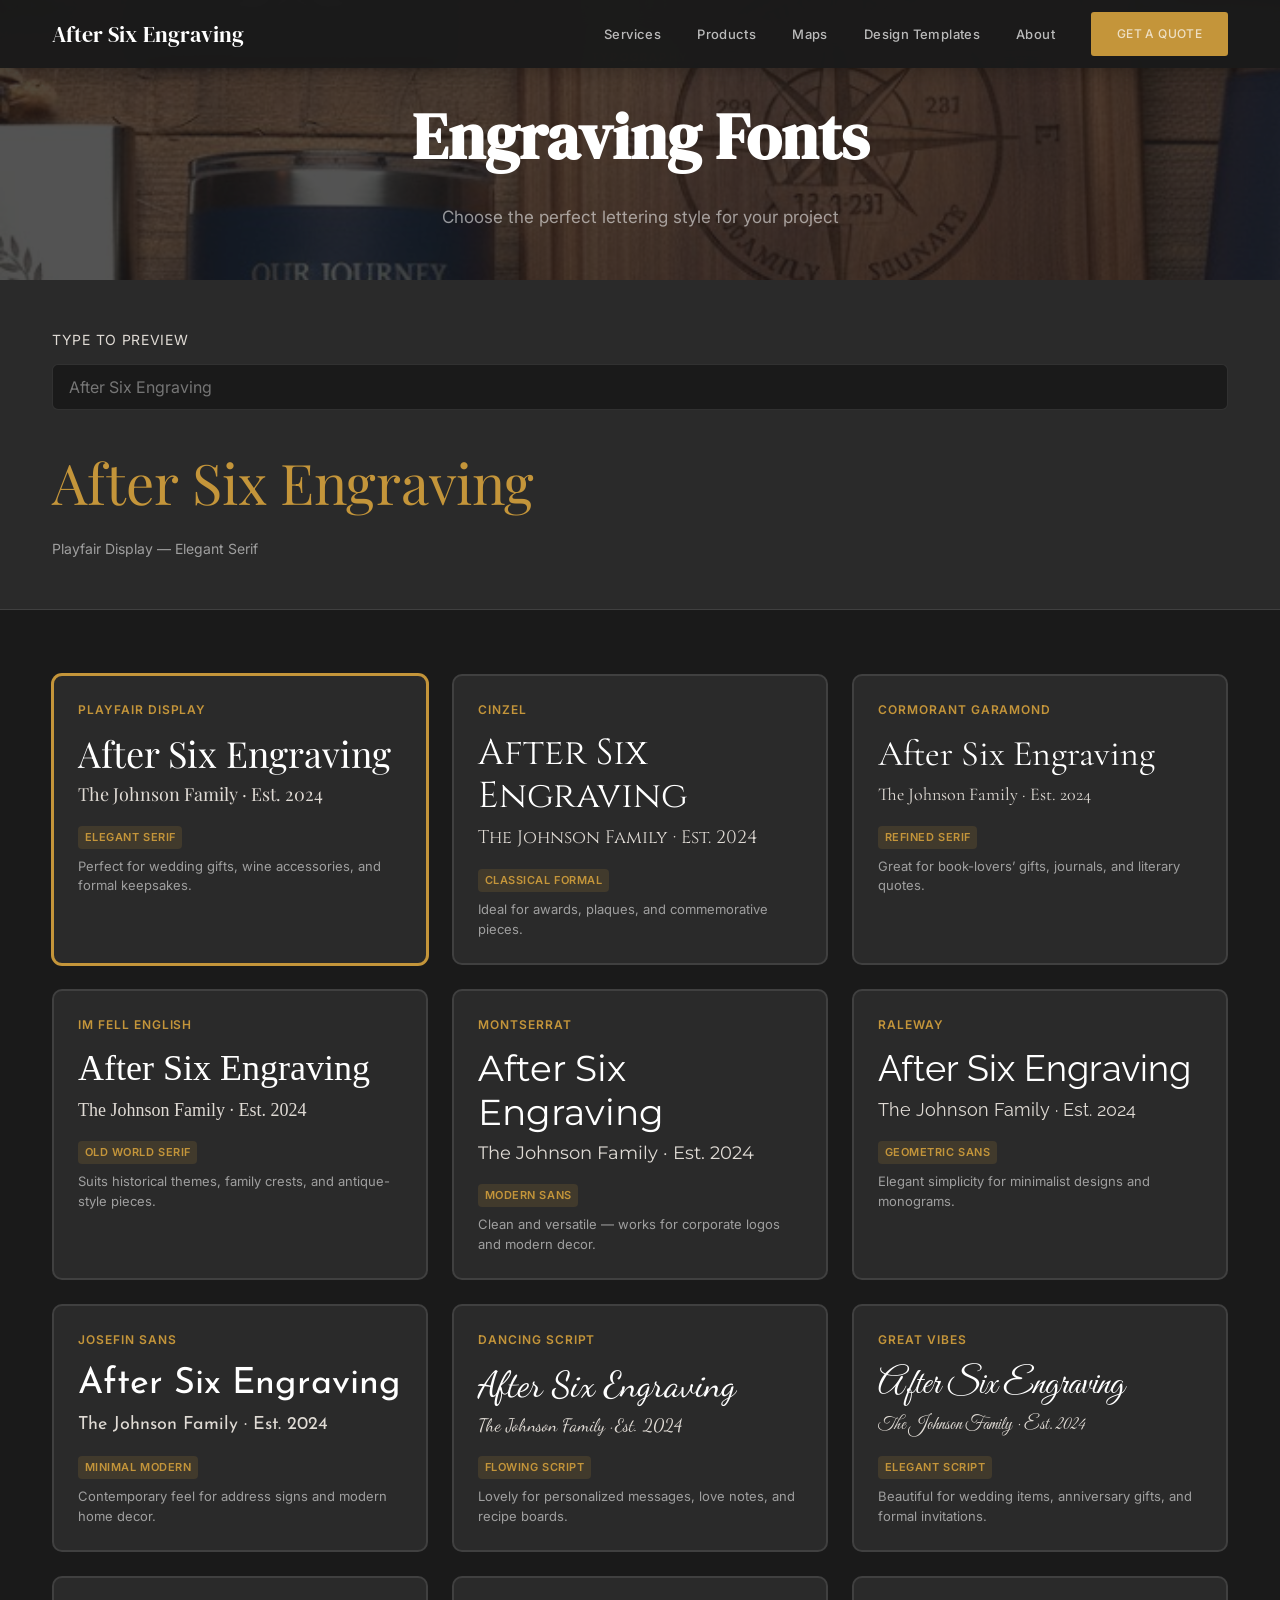
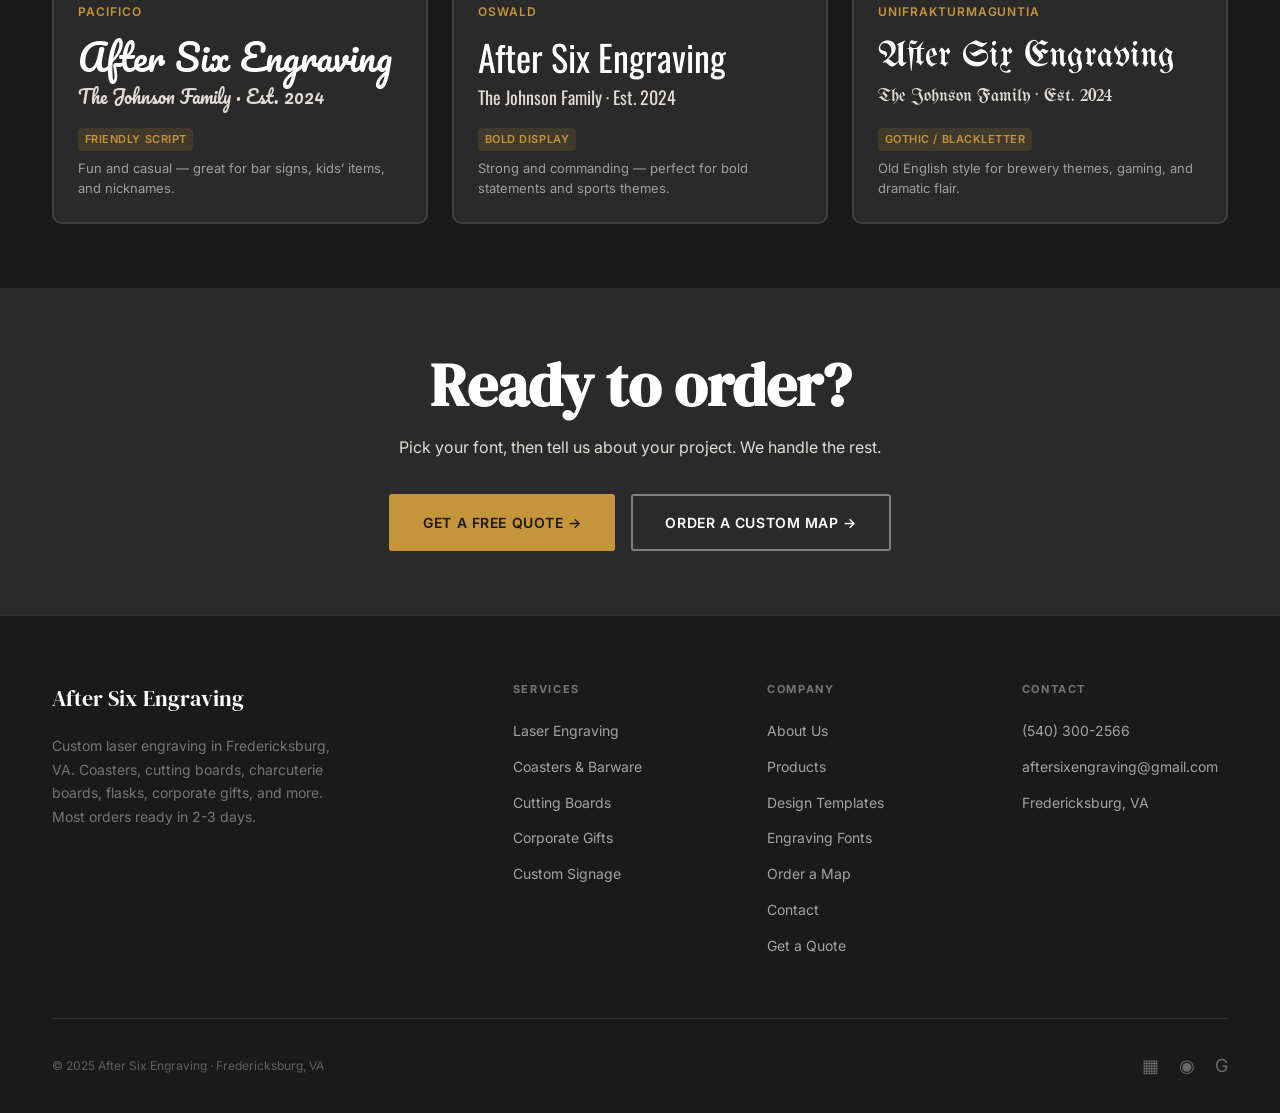
==== fonts.html @ 01dbc146 "feat: add map-order.html and fonts.html, update nav + font selector map-order.html - Leaflet.js inte" ====
<!DOCTYPE html>
<html lang="en">
<head>
  <meta charset="UTF-8">
  <meta name="viewport" content="width=device-width, initial-scale=1.0">
  <title>Engraving Fonts | After Six Engraving</title>
  <meta name="description" content="Browse 12 engraving font styles for your custom laser engraving project. Serifs, scripts, modern sans, and gothic — preview each font and choose your favorite.">

  <!-- Open Graph -->
  <meta property="og:title" content="Engraving Fonts | After Six Engraving">
  <meta property="og:description" content="Browse 12 engraving font styles for your custom laser engraving project. Preview each font live and choose your favorite.">
  <meta property="og:type" content="website">
  <meta property="og:url" content="https://aftersixengraving.com/fonts.html">
  <meta property="og:locale" content="en_US">

  <!-- Fonts — site defaults + all 12 engraving fonts -->
  <link rel="preconnect" href="https://fonts.googleapis.com">
  <link rel="preconnect" href="https://fonts.gstatic.com" crossorigin>
  <link href="https://fonts.googleapis.com/css2?family=DM+Serif+Display:ital@0;1&family=Inter:wght@400;500;600;700&family=Playfair+Display:wght@400;700&family=Cinzel:wght@400;700&family=Cormorant+Garamond:wght@400;600&family=IM+Fell+English&family=Montserrat:wght@400;600&family=Raleway:wght@400;600&family=Josefin+Sans:wght@400;600&family=Dancing+Script:wght@400;700&family=Great+Vibes&family=Pacifico&family=Oswald:wght@400;600&family=UnifrakturMaguntia&display=swap" rel="stylesheet">

  <!-- Stylesheet -->
  <link rel="stylesheet" href="style.css">
</head>
<body>

  <!-- ============================================
       NAV
       ============================================ -->
  <nav class="nav nav--scrolled" id="nav">
    <div class="nav__inner">
      <a href="index.html" class="nav__logo">After Six Engraving</a>
      <div class="nav__links">
        <a href="index.html#services">Services</a>
        <a href="products.html">Products</a>
        <a href="map-order.html">Maps</a>
        <a href="gallery.html">Design Templates</a>
        <a href="index.html#about">About</a>
        <a href="index.html#contact" class="btn btn--gold">Get a Quote</a>
      </div>
      <button class="nav__hamburger" id="navHamburger" aria-label="Open menu">
        <span></span><span></span><span></span>
      </button>
    </div>
  </nav>

  <!-- Mobile Nav -->
  <div class="nav__mobile" id="navMobile">
    <button class="nav__mobile-close" id="navClose" aria-label="Close menu">&times;</button>
    <a href="index.html#services">Services</a>
    <a href="products.html">Products</a>
    <a href="map-order.html">Maps</a>
    <a href="gallery.html">Design Templates</a>
    <a href="index.html#about">About</a>
    <a href="index.html#contact">Get a Quote</a>
  </div>

  <!-- ============================================
       HERO
       ============================================ -->
  <section class="gallery-hero" style="min-height: 280px;">
    <div class="gallery-hero__bg" style="background-image: url('assets/images/products/hero-large.jpg');" role="img" aria-label="Close-up of precision engraving work"></div>
    <div class="gallery-hero__content">
      <p class="eyebrow" style="margin-bottom: 1rem;">Typography</p>
      <h1 class="gallery-hero__title">Engraving Fonts</h1>
      <p class="gallery-hero__sub">Choose the perfect lettering style for your project</p>
    </div>
  </section>

  <!-- ============================================
       INTERACTIVE PREVIEW
       ============================================ -->
  <section class="fonts-preview" style="padding: 3rem 0; background: var(--surface); border-bottom: 1px solid var(--border);">
    <div class="container">
      <label for="fontPreviewInput" style="display:block; font-size: 0.875rem; color: var(--text-muted); margin-bottom: 0.75rem; text-transform: uppercase; letter-spacing: 0.05em;">Type to preview</label>
      <input type="text" id="fontPreviewInput" placeholder="After Six Engraving" style="width:100%; padding: 0.75rem 1rem; background: var(--dark); border: 1px solid var(--border); border-radius: 6px; color: var(--text); font-size: 1rem; margin-bottom: 1.5rem;">
      <div id="fontPreviewDisplay" style="font-size: clamp(2rem, 5vw, 3.5rem); color: var(--gold); min-height: 80px; display:flex; align-items:center; font-family: 'Playfair Display', serif; word-break: break-word;">After Six Engraving</div>
      <p id="fontPreviewName" style="color: var(--text-dim); font-size: 0.875rem; margin-top: 0.5rem;">Playfair Display &mdash; Elegant Serif</p>
    </div>
  </section>

  <!-- ============================================
       FONT CARDS GRID
       ============================================ -->
  <section class="fonts-grid-section" style="padding: 4rem 0;">
    <div class="container">
      <div class="fonts-grid" id="fontsGrid">
        <!-- Cards injected by JS -->
      </div>
    </div>
  </section>

  <!-- ============================================
       CTA
       ============================================ -->
  <section style="padding: 4rem 0; background: var(--surface); text-align: center;">
    <div class="container">
      <h2 class="section-title section-title--light" style="margin-bottom: 1rem;">Ready to order?</h2>
      <p style="color: var(--text-muted); margin-bottom: 2rem; max-width: 500px; margin-left: auto; margin-right: auto;">Pick your font, then tell us about your project. We handle the rest.</p>
      <div style="display: flex; gap: 1rem; justify-content: center; flex-wrap: wrap;">
        <a href="index.html#contact" class="btn btn--gold">Get a Free Quote &rarr;</a>
        <a href="map-order.html" class="btn btn--outline">Order a Custom Map &rarr;</a>
      </div>
    </div>
  </section>

  <!-- ============================================
       FOOTER
       ============================================ -->
  <footer class="footer">
    <div class="container">
      <div class="footer__inner">
        <div class="footer__brand">
          <a href="index.html" class="nav__logo">After Six Engraving</a>
          <p class="footer__tagline">Custom laser engraving in Fredericksburg, VA. Coasters, cutting boards, charcuterie boards, flasks, corporate gifts, and more. Most orders ready in 2-3 days.</p>
        </div>
        <div class="footer__col">
          <h4 class="footer__col-title">Services</h4>
          <a href="index.html#services">Laser Engraving</a>
          <a href="index.html#services">Coasters &amp; Barware</a>
          <a href="index.html#services">Cutting Boards</a>
          <a href="index.html#services">Corporate Gifts</a>
          <a href="index.html#services">Custom Signage</a>
        </div>
        <div class="footer__col">
          <h4 class="footer__col-title">Company</h4>
          <a href="index.html#about">About Us</a>
          <a href="products.html">Products</a>
          <a href="gallery.html">Design Templates</a>
          <a href="fonts.html">Engraving Fonts</a>
          <a href="map-order.html">Order a Map</a>
          <a href="index.html#contact">Contact</a>
          <a href="index.html#contact">Get a Quote</a>
        </div>
        <div class="footer__col">
          <h4 class="footer__col-title">Contact</h4>
          <a href="tel:5403002566">(540) 300-2566</a>
          <a href="mailto:aftersixengraving@gmail.com">aftersixengraving@gmail.com</a>
          <a href="fredericksburg.html">Fredericksburg, VA</a>
        </div>
      </div>
      <div class="footer__bottom">
        <p class="footer__copy">&copy; 2025 After Six Engraving &middot; Fredericksburg, VA</p>
        <div class="footer__socials">
          <a href="#" aria-label="Facebook">&#9638;</a>
          <a href="#" aria-label="Instagram">&#9673;</a>
          <a href="#" aria-label="Google Business">G</a>
        </div>
      </div>
    </div>
  </footer>

  <!-- ============================================
       SCRIPTS
       ============================================ -->
  <script>
    // --- Mobile Nav ---
    const hamburger = document.getElementById('navHamburger');
    const mobileNav = document.getElementById('navMobile');
    const navClose = document.getElementById('navClose');
    hamburger.addEventListener('click', () => { mobileNav.classList.add('active'); });
    navClose.addEventListener('click', () => { mobileNav.classList.remove('active'); });
    function closeMobileNav() { mobileNav.classList.remove('active'); }
    mobileNav.querySelectorAll('a').forEach(a => a.addEventListener('click', closeMobileNav));

    // --- Font Data ---
    const FONTS = [
      { name: 'Playfair Display', family: "'Playfair Display', serif", tag: 'Elegant Serif', desc: 'Perfect for wedding gifts, wine accessories, and formal keepsakes.' },
      { name: 'Cinzel', family: "'Cinzel', serif", tag: 'Classical Formal', desc: 'Ideal for awards, plaques, and commemorative pieces.' },
      { name: 'Cormorant Garamond', family: "'Cormorant Garamond', serif", tag: 'Refined Serif', desc: 'Great for book-lovers\u2019 gifts, journals, and literary quotes.' },
      { name: 'IM Fell English', family: "'IM Fell English', serif", tag: 'Old World Serif', desc: 'Suits historical themes, family crests, and antique-style pieces.' },
      { name: 'Montserrat', family: "'Montserrat', sans-serif", tag: 'Modern Sans', desc: 'Clean and versatile \u2014 works for corporate logos and modern decor.' },
      { name: 'Raleway', family: "'Raleway', sans-serif", tag: 'Geometric Sans', desc: 'Elegant simplicity for minimalist designs and monograms.' },
      { name: 'Josefin Sans', family: "'Josefin Sans', sans-serif", tag: 'Minimal Modern', desc: 'Contemporary feel for address signs and modern home decor.' },
      { name: 'Dancing Script', family: "'Dancing Script', cursive", tag: 'Flowing Script', desc: 'Lovely for personalized messages, love notes, and recipe boards.' },
      { name: 'Great Vibes', family: "'Great Vibes', cursive", tag: 'Elegant Script', desc: 'Beautiful for wedding items, anniversary gifts, and formal invitations.' },
      { name: 'Pacifico', family: "'Pacifico', cursive", tag: 'Friendly Script', desc: 'Fun and casual \u2014 great for bar signs, kids\u2019 items, and nicknames.' },
      { name: 'Oswald', family: "'Oswald', sans-serif", tag: 'Bold Display', desc: 'Strong and commanding \u2014 perfect for bold statements and sports themes.' },
      { name: 'UnifrakturMaguntia', family: "'UnifrakturMaguntia', cursive", tag: 'Gothic / Blackletter', desc: 'Old English style for brewery themes, gaming, and dramatic flair.' }
    ];

    // --- Render Font Cards ---
    const grid = document.getElementById('fontsGrid');
    const previewInput = document.getElementById('fontPreviewInput');
    const previewDisplay = document.getElementById('fontPreviewDisplay');
    const previewName = document.getElementById('fontPreviewName');
    let activeCard = null;

    FONTS.forEach((font, i) => {
      const card = document.createElement('div');
      card.className = 'font-card' + (i === 0 ? ' font-card--active' : '');
      if (i === 0) activeCard = card;

      card.innerHTML =
        '<p class="font-card__name">' + font.name + '</p>' +
        '<p class="font-card__sample" style="font-family: ' + font.family + '; font-size: 2.25rem; line-height: 1.2; margin: 0.75rem 0 0.25rem;">After Six Engraving</p>' +
        '<p class="font-card__sample-small" style="font-family: ' + font.family + '; font-size: 1.125rem; color: var(--text-muted); margin-bottom: 0.75rem;">The Johnson Family &middot; Est. 2024</p>' +
        '<span class="font-card__tag">' + font.tag + '</span>' +
        '<p class="font-card__desc">' + font.desc + '</p>';

      card.addEventListener('click', () => {
        if (activeCard) activeCard.classList.remove('font-card--active');
        card.classList.add('font-card--active');
        activeCard = card;
        const text = previewInput.value.trim() || 'After Six Engraving';
        previewDisplay.style.fontFamily = font.family;
        previewDisplay.textContent = text;
        previewName.innerHTML = font.name + ' &mdash; ' + font.tag;
      });

      grid.appendChild(card);
    });

    // --- Live Preview Input ---
    previewInput.addEventListener('input', () => {
      previewDisplay.textContent = previewInput.value.trim() || 'After Six Engraving';
    });
  </script>

  <style>
    .fonts-grid {
      display: grid;
      grid-template-columns: repeat(3, 1fr);
      gap: 1.5rem;
    }
    @media (max-width: 900px) { .fonts-grid { grid-template-columns: repeat(2, 1fr); } }
    @media (max-width: 560px) { .fonts-grid { grid-template-columns: 1fr; } }

    .font-card {
      background: var(--surface);
      border: 2px solid var(--border);
      border-radius: 10px;
      padding: 1.5rem;
      cursor: pointer;
      transition: border-color var(--transition), box-shadow var(--transition);
    }
    .font-card:hover { border-color: rgba(196, 149, 58, 0.4); }
    .font-card--active { border-color: var(--gold); box-shadow: 0 0 0 1px var(--gold); }
    .font-card__name {
      font-size: 0.75rem;
      text-transform: uppercase;
      letter-spacing: 0.08em;
      color: var(--gold);
      font-weight: 600;
    }
    .font-card__tag {
      display: inline-block;
      background: rgba(196, 149, 58, 0.15);
      color: var(--gold);
      font-size: 0.6875rem;
      padding: 0.2em 0.6em;
      border-radius: 4px;
      text-transform: uppercase;
      letter-spacing: 0.05em;
      font-weight: 600;
      margin-bottom: 0.5rem;
    }
    .font-card__desc {
      font-size: 0.8125rem;
      color: var(--text-dim);
      line-height: 1.5;
    }
  </style>

</body>
</html>
---- style.css ----
/* ============================================
   After Six Engraving v3 — Dark & Dramatic
   Bold editorial design, dark foundation,
   gold accents, dramatic typography
   ============================================ */

/* --- Custom Properties --- */
:root {
  --dark: #1A1A1A;
  --dark-alt: #2D2D2D;
  --bg: #1A1A1A;
  --gold: #C4953A;
  --gold-hover: #d4a544;
  --gold-dark: #a87e2e;
  --surface: #2A2A2A;
  --surface-alt: #333333;
  --text: #FFFFFF;
  --text-muted: #E0DBD5;
  --text-dim: rgba(255,255,255,0.55);
  --text-light: #FFFFFF;
  --border: rgba(255,255,255,0.1);

  --font-heading: 'DM Serif Display', Georgia, 'Times New Roman', serif;
  --font-body: 'Inter', -apple-system, BlinkMacSystemFont, 'Segoe UI', sans-serif;

  --max-w: 1240px;
  --transition: 0.3s cubic-bezier(0.25, 0.46, 0.45, 0.94);
  --transition-slow: 0.6s cubic-bezier(0.25, 0.46, 0.45, 0.94);
}

/* --- Reset --- */
*, *::before, *::after { box-sizing: border-box; margin: 0; padding: 0; }
html { scroll-behavior: smooth; font-size: 16px; }
body {
  font-family: var(--font-body);
  color: var(--text);
  background: var(--bg);
  line-height: 1.7;
  -webkit-font-smoothing: antialiased;
  -moz-osx-font-smoothing: grayscale;
  overflow-x: hidden;
}
img { max-width: 100%; height: auto; display: block; }
a { color: var(--gold); text-decoration: none; transition: color var(--transition); }
a:hover { color: var(--gold-hover); }
ul, ol { list-style: none; }
button { cursor: pointer; border: none; background: none; font-family: inherit; }
input, textarea, select { font-family: inherit; }

/* --- Utility --- */
.container { max-width: var(--max-w); margin: 0 auto; padding-left: 2rem; padding-right: 2rem; }
.eyebrow {
  font-family: var(--font-body);
  font-size: 0.6875rem;
  font-weight: 600;
  letter-spacing: 0.2em;
  text-transform: uppercase;
  color: var(--gold);
}
.section-title {
  font-family: var(--font-heading);
  font-size: clamp(2.5rem, 5vw, 3.75rem);
  line-height: 1.1;
  color: var(--text);
  margin-bottom: 1rem;
}
.section-title--light { color: var(--text-light); }
.section-subtitle {
  font-size: 1.0625rem;
  color: var(--text-muted);
  max-width: 560px;
  line-height: 1.7;
}
.btn {
  display: inline-flex;
  align-items: center;
  justify-content: center;
  gap: 0.5rem;
  padding: 0.9375rem 2rem;
  font-size: 0.875rem;
  font-weight: 600;
  letter-spacing: 0.04em;
  border-radius: 3px;
  transition: all var(--transition);
  text-transform: uppercase;
}
.btn--lg {
  padding: 1.125rem 2.75rem;
  font-size: 1rem;
}
.btn--gold {
  background: var(--gold);
  color: var(--dark);
  border: 2px solid var(--gold);
}
.btn--gold:hover {
  background: var(--gold-hover);
  border-color: var(--gold-hover);
  color: var(--dark);
  transform: translateY(-1px);
  box-shadow: 0 4px 24px rgba(196, 149, 58, 0.4);
}
.btn--outline {
  background: transparent;
  color: var(--text-light);
  border: 2px solid rgba(255,255,255,0.4);
}
.btn--outline:hover {
  border-color: #fff;
  color: #fff;
  transform: translateY(-1px);
}
.btn--outline-dark {
  background: transparent;
  color: var(--text-muted);
  border: 2px solid var(--border);
}
.btn--outline-dark:hover {
  border-color: var(--gold);
  color: var(--gold);
}

/* --- Scroll Animations --- */
.reveal {
  opacity: 0;
  transform: translateY(30px);
  transition: opacity 0.8s cubic-bezier(0.25, 0.46, 0.45, 0.94),
              transform 0.8s cubic-bezier(0.25, 0.46, 0.45, 0.94);
}
.reveal.visible {
  opacity: 1;
  transform: translateY(0);
}
.reveal-delay-1 { transition-delay: 0.1s; }
.reveal-delay-2 { transition-delay: 0.2s; }
.reveal-delay-3 { transition-delay: 0.3s; }
.reveal-delay-4 { transition-delay: 0.4s; }
.reveal-delay-5 { transition-delay: 0.5s; }

/* ============================================
   NAVIGATION
   ============================================ */
.nav {
  position: fixed;
  top: 0; left: 0; right: 0;
  z-index: 1000;
  padding: 1.25rem 0;
  transition: all var(--transition);
}
.nav--scrolled {
  background: rgba(26,26,26,0.97);
  box-shadow: 0 1px 20px rgba(0,0,0,0.3);
  padding: 0.75rem 0;
  backdrop-filter: blur(12px);
}
.nav__inner {
  display: flex;
  align-items: center;
  justify-content: space-between;
  max-width: var(--max-w);
  margin: 0 auto;
  padding: 0 2rem;
}
.nav__logo {
  font-family: var(--font-heading);
  font-size: 1.375rem;
  color: var(--text-light);
  transition: color var(--transition);
}
.nav--scrolled .nav__logo { color: var(--text-light); }
.nav__links {
  display: flex;
  align-items: center;
  gap: 2.25rem;
}
.nav__links a {
  font-size: 0.8125rem;
  font-weight: 500;
  letter-spacing: 0.03em;
  color: rgba(255,255,255,0.7);
  transition: color var(--transition);
}
.nav__links a:hover { color: #fff; }
.nav--scrolled .nav__links a { color: rgba(255,255,255,0.7); }
.nav--scrolled .nav__links a:hover { color: #fff; }
.nav__links .btn--gold {
  padding: 0.625rem 1.5rem;
  font-size: 0.75rem;
}
.nav__hamburger {
  display: none;
  flex-direction: column;
  gap: 5px;
  width: 24px;
}
.nav__hamburger span {
  display: block;
  height: 2px;
  background: var(--text-light);
  transition: all var(--transition);
  border-radius: 2px;
}

/* Mobile Nav */
.nav__mobile {
  display: none;
  position: fixed;
  top: 0; left: 0; right: 0; bottom: 0;
  background: var(--dark);
  z-index: 999;
  flex-direction: column;
  align-items: center;
  justify-content: center;
  gap: 2rem;
}
.nav__mobile.active { display: flex; }
.nav__mobile a {
  font-family: var(--font-heading);
  font-size: 2rem;
  color: var(--text-light);
}
.nav__mobile a:hover { color: var(--gold); }
.nav__mobile-close {
  position: absolute;
  top: 1.5rem;
  right: 2rem;
  font-size: 2rem;
  color: var(--text-light);
  background: none;
  border: none;
  cursor: pointer;
}

@media (max-width: 768px) {
  .nav__links { display: none; }
  .nav__hamburger { display: flex; }
}

/* ============================================
   HERO
   ============================================ */
.hero {
  position: relative;
  min-height: 100vh;
  display: flex;
  align-items: center;
  justify-content: center;
  overflow: hidden;
  background: var(--dark);
}
.hero__bg {
  position: absolute;
  inset: 0;
  background-size: cover;
  background-position: center;
  background-repeat: no-repeat;
}
.hero__bg::after {
  content: '';
  position: absolute;
  inset: 0;
  background: linear-gradient(
    to bottom,
    rgba(26,26,26,0.6) 0%,
    rgba(26,26,26,0.7) 50%,
    rgba(26,26,26,0.9) 100%
  );
}
.hero__content {
  position: relative;
  z-index: 2;
  text-align: center;
  max-width: 900px;
  padding: 0 2rem;
}
.hero__eyebrow {
  font-family: var(--font-body);
  font-size: 0.6875rem;
  font-weight: 600;
  letter-spacing: 0.25em;
  text-transform: uppercase;
  color: var(--gold);
  margin-bottom: 1.5rem;
  opacity: 0;
  transform: translateY(20px);
  animation: heroFadeUp 0.8s 0.3s forwards;
}
.hero__title {
  font-family: var(--font-heading);
  font-size: clamp(3rem, 7vw, 5.5rem);
  line-height: 1.05;
  color: var(--text-light);
  margin-bottom: 1.5rem;
  opacity: 0;
  transform: translateY(20px);
  animation: heroFadeUp 0.8s 0.5s forwards;
}
.hero__sub {
  font-size: 1.1875rem;
  color: rgba(255,255,255,0.7);
  line-height: 1.7;
  margin-bottom: 2.5rem;
  max-width: 600px;
  margin-left: auto;
  margin-right: auto;
  opacity: 0;
  transform: translateY(20px);
  animation: heroFadeUp 0.8s 0.7s forwards;
}
.hero__ctas {
  display: flex;
  align-items: center;
  justify-content: center;
  gap: 1rem;
  flex-wrap: wrap;
  opacity: 0;
  transform: translateY(20px);
  animation: heroFadeUp 0.8s 0.9s forwards;
}
.hero__scroll {
  position: absolute;
  bottom: 2.5rem;
  left: 50%;
  transform: translateX(-50%);
  z-index: 2;
  display: flex;
  flex-direction: column;
  align-items: center;
  gap: 0.5rem;
  opacity: 0;
  animation: heroFadeUp 0.8s 1.2s forwards;
}
.hero__scroll span {
  font-size: 0.625rem;
  letter-spacing: 0.2em;
  text-transform: uppercase;
  color: rgba(255,255,255,0.4);
}
.hero__scroll-line {
  width: 1px;
  height: 40px;
  background: linear-gradient(to bottom, rgba(255,255,255,0.4), transparent);
  animation: scrollPulse 2s ease-in-out infinite;
}

@keyframes heroFadeUp {
  to { opacity: 1; transform: translateY(0); }
}
@keyframes scrollPulse {
  0%, 100% { opacity: 0.4; transform: scaleY(1); }
  50% { opacity: 1; transform: scaleY(1.2); }
}

/* ============================================
   TRUST BAR (Stats Strip)
   ============================================ */
.trust-bar {
  background: var(--surface);
  border-top: 1px solid var(--border);
  border-bottom: 1px solid var(--border);
  padding: 2.5rem 0;
}
.trust-bar__inner {
  display: grid;
  grid-template-columns: repeat(4, 1fr);
  gap: 1rem;
  text-align: center;
}
.trust-bar__item {
  padding: 0.5rem 1rem;
  border-right: 1px solid var(--border);
}
.trust-bar__item:last-child { border-right: none; }
.trust-bar__label {
  font-size: 0.9375rem;
  font-weight: 600;
  color: var(--gold);
  margin-bottom: 0.25rem;
}
.trust-bar__sub {
  font-size: 0.75rem;
  color: var(--text-dim);
  letter-spacing: 0.06em;
  text-transform: uppercase;
}

@media (max-width: 768px) {
  .trust-bar__inner { grid-template-columns: repeat(2, 1fr); gap: 1.5rem; }
  .trust-bar__item { border-right: none; }
}

/* ============================================
   SERVICES
   ============================================ */
.services {
  padding: 7rem 0;
  background: var(--bg);
}
.services__header {
  text-align: center;
  margin-bottom: 5rem;
}
.services__header .section-subtitle {
  margin-left: auto;
  margin-right: auto;
}

/* Featured services: alternating image/text */
.service-feature {
  display: grid;
  grid-template-columns: 1fr 1fr;
  gap: 4rem;
  align-items: center;
  margin-bottom: 6rem;
}
.service-feature:nth-child(even) .service-feature__image { order: 2; }
.service-feature:nth-child(even) .service-feature__text { order: 1; }

.service-feature__image {
  position: relative;
  border-radius: 4px;
  overflow: hidden;
  aspect-ratio: 4/3;
}
.service-feature__image img {
  width: 100%;
  height: 100%;
  object-fit: cover;
  transition: transform 0.6s ease;
}
.service-feature:hover .service-feature__image img {
  transform: scale(1.03);
}
.service-feature__number {
  font-family: var(--font-heading);
  font-size: 5rem;
  color: var(--gold);
  opacity: 0.15;
  line-height: 1;
  margin-bottom: 0.5rem;
}
.service-feature__title {
  font-family: var(--font-heading);
  font-size: 2rem;
  line-height: 1.2;
  margin-bottom: 1rem;
  color: var(--text);
}
.service-feature__desc {
  font-size: 1rem;
  color: var(--text-muted);
  line-height: 1.8;
  margin-bottom: 1.5rem;
}
.service-feature__link {
  font-size: 0.8125rem;
  font-weight: 600;
  letter-spacing: 0.05em;
  text-transform: uppercase;
  color: var(--gold);
  display: inline-flex;
  align-items: center;
  gap: 0.5rem;
}
.service-feature__link::after {
  content: '\2192';
  transition: transform var(--transition);
}
.service-feature__link:hover::after {
  transform: translateX(4px);
}

/* Remaining services grid */
.services__grid {
  display: grid;
  grid-template-columns: repeat(3, 1fr);
  gap: 2rem;
  margin-top: 2rem;
}
.service-card {
  text-align: center;
  padding: 2.5rem 2rem;
  background: var(--surface);
  border-radius: 4px;
  transition: all var(--transition);
  border: 1px solid var(--border);
}
.service-card:hover {
  transform: translateY(-4px);
  box-shadow: 0 12px 40px rgba(0,0,0,0.3);
  border-color: var(--gold);
}
.service-card__icon {
  font-size: 2rem;
  margin-bottom: 1rem;
  color: var(--gold);
}
.service-card__icon svg {
  stroke: var(--gold);
}
.service-card__title {
  font-family: var(--font-heading);
  font-size: 1.25rem;
  margin-bottom: 0.5rem;
  color: var(--text);
}
.service-card__desc {
  font-size: 0.875rem;
  color: var(--text-muted);
  line-height: 1.7;
}

@media (max-width: 968px) {
  .service-feature {
    grid-template-columns: 1fr;
    gap: 2rem;
  }
  .service-feature:nth-child(even) .service-feature__image { order: 1; }
  .service-feature:nth-child(even) .service-feature__text { order: 2; }
}
@media (max-width: 768px) {
  .services__grid { grid-template-columns: 1fr; }
}

/* ============================================
   FEATURED WORK / GALLERY PREVIEW
   ============================================ */
.gallery-preview {
  padding: 7rem 0;
  background: var(--dark-alt);
}
.gallery-preview__header {
  display: flex;
  align-items: flex-end;
  justify-content: space-between;
  margin-bottom: 3rem;
}
.gallery-preview__header .section-subtitle { margin-bottom: 0; }

.gallery-grid {
  display: grid;
  grid-template-columns: repeat(3, 1fr);
  grid-auto-rows: 280px;
  gap: 1rem;
}
.gallery-grid__item {
  position: relative;
  border-radius: 4px;
  overflow: hidden;
  cursor: pointer;
  background: var(--surface);
}
.gallery-grid__item--featured { grid-row: span 2; }
.gallery-grid__item img {
  width: 100%;
  height: 100%;
  object-fit: cover;
  transition: transform 0.6s ease;
}
.gallery-grid__item:hover img { transform: scale(1.05); }

/* SVG showcase for design catalog items */
.gallery-grid__svg-showcase {
  width: 100%;
  height: 100%;
  display: flex;
  align-items: center;
  justify-content: center;
  padding: 2rem;
  background: var(--surface);
}
.gallery-grid__svg-showcase img {
  max-width: 80%;
  max-height: 80%;
  object-fit: contain;
  filter: invert(1) brightness(0.85);
  transition: transform 0.6s ease, filter 0.4s ease;
}
.gallery-grid__item:hover .gallery-grid__svg-showcase img {
  transform: scale(1.08);
  filter: invert(1) brightness(1) drop-shadow(0 0 12px rgba(196,149,58,0.3));
}

.gallery-grid__overlay {
  position: absolute;
  inset: 0;
  background: linear-gradient(to top, rgba(26,26,26,0.9) 0%, transparent 60%);
  display: flex;
  flex-direction: column;
  justify-content: flex-end;
  padding: 1.5rem;
  opacity: 0;
  transition: opacity var(--transition);
}
.gallery-grid__item:hover .gallery-grid__overlay { opacity: 1; }
.gallery-grid__badge {
  display: inline-block;
  background: var(--gold);
  color: var(--dark);
  font-size: 0.625rem;
  font-weight: 700;
  letter-spacing: 0.1em;
  text-transform: uppercase;
  padding: 0.25rem 0.75rem;
  border-radius: 2px;
  margin-bottom: 0.5rem;
  width: fit-content;
}
.gallery-grid__name {
  font-family: var(--font-heading);
  font-size: 1.125rem;
  color: var(--text-light);
}
.gallery-preview__cta {
  text-align: center;
  margin-top: 3rem;
}

@media (max-width: 768px) {
  .gallery-grid {
    grid-template-columns: 1fr 1fr;
    grid-auto-rows: 220px;
  }
  .gallery-preview__header {
    flex-direction: column;
    align-items: flex-start;
    gap: 1rem;
  }
}
@media (max-width: 480px) {
  .gallery-grid { grid-template-columns: 1fr; grid-auto-rows: 260px; }
}

/* ============================================
   PROCESS (How It Works)
   ============================================ */
.process {
  padding: 7rem 0;
  background: var(--surface);
}
.process__header {
  text-align: center;
  margin-bottom: 4rem;
}
.process__grid {
  display: grid;
  grid-template-columns: repeat(4, 1fr);
  gap: 2rem;
}
.process__step {
  text-align: center;
  position: relative;
}
.process__number {
  font-family: var(--font-heading);
  font-size: 4rem;
  color: var(--gold);
  opacity: 0.25;
  line-height: 1;
  margin-bottom: 1rem;
}
.process__step-title {
  font-family: var(--font-heading);
  font-size: 1.25rem;
  color: var(--text-light);
  margin-bottom: 0.75rem;
}
.process__step-desc {
  font-size: 0.875rem;
  color: var(--text-dim);
  line-height: 1.7;
}
/* Connector line between steps */
.process__step:not(:last-child)::after {
  content: '';
  position: absolute;
  top: 2rem;
  right: -1rem;
  width: 2rem;
  height: 1px;
  background: var(--border);
}

@media (max-width: 768px) {
  .process__grid { grid-template-columns: 1fr 1fr; gap: 3rem; }
  .process__step::after { display: none; }
}
@media (max-width: 480px) {
  .process__grid { grid-template-columns: 1fr; }
}

/* ============================================
   WHO WE SERVE
   ============================================ */
.serve {
  padding: 6rem 0;
  text-align: center;
  background: var(--bg);
}
.serve__header { margin-bottom: 3rem; }
.serve__pills {
  display: flex;
  flex-wrap: wrap;
  justify-content: center;
  gap: 0.75rem;
  max-width: 800px;
  margin: 0 auto;
}
.serve__pill {
  display: inline-flex;
  align-items: center;
  gap: 0.5rem;
  padding: 0.75rem 1.5rem;
  border: 1px solid var(--border);
  border-radius: 50px;
  font-size: 0.875rem;
  font-weight: 500;
  color: var(--text-muted);
  background: var(--surface);
  transition: all var(--transition);
}
.serve__pill:hover {
  border-color: var(--gold);
  color: var(--gold);
  transform: translateY(-2px);
  box-shadow: 0 4px 16px rgba(196,149,58,0.15);
}

/* (Testimonials section removed) */

/* ============================================
   ABOUT
   ============================================ */
.about {
  padding: 7rem 0;
  background: var(--bg);
}
.about__inner {
  display: grid;
  grid-template-columns: 1fr 1fr;
  gap: 5rem;
  align-items: center;
}
.about__image {
  border-radius: 4px;
  overflow: hidden;
  aspect-ratio: 3/4;
}
.about__image img {
  width: 100%;
  height: 100%;
  object-fit: cover;
}
.about__text .eyebrow { margin-bottom: 1rem; }
.about__text .section-title { margin-bottom: 1.5rem; }
.about__text p {
  font-size: 1rem;
  color: var(--text-muted);
  line-height: 1.85;
  margin-bottom: 1.25rem;
}
.about__pullquote {
  font-family: var(--font-heading);
  font-style: italic;
  font-size: 1.375rem;
  color: var(--gold);
  line-height: 1.5;
  border-left: 3px solid var(--gold);
  padding-left: 1.5rem;
  margin: 2rem 0;
}

@media (max-width: 768px) {
  .about__inner { grid-template-columns: 1fr; gap: 3rem; }
  .about__image { max-height: 400px; }
}

/* ============================================
   CONTACT / QUOTE FORM
   ============================================ */
.contact {
  padding: 7rem 0;
  background: var(--surface);
}
.contact__inner {
  display: grid;
  grid-template-columns: 1fr 1fr;
  gap: 5rem;
}
.contact__info .eyebrow { margin-bottom: 1rem; }
.contact__info .section-title { color: var(--text-light); margin-bottom: 1.5rem; }
.contact__desc {
  font-size: 1rem;
  color: var(--text-dim);
  line-height: 1.8;
  margin-bottom: 2.5rem;
}
.contact__details { list-style: none; }
.contact__details li {
  display: flex;
  align-items: center;
  gap: 0.75rem;
  margin-bottom: 1rem;
  color: rgba(255,255,255,0.7);
  font-size: 0.9375rem;
}
.contact__details li strong { color: var(--text-light); }
.contact__details-icon {
  color: var(--gold);
  font-size: 1.125rem;
  flex-shrink: 0;
}
.contact__tagline {
  margin-top: 2rem;
  font-family: var(--font-heading);
  font-style: italic;
  font-size: 1.25rem;
  color: var(--gold);
}

.contact__form {
  display: flex;
  flex-direction: column;
  gap: 1.25rem;
}
.contact__form-row {
  display: grid;
  grid-template-columns: 1fr 1fr;
  gap: 1.25rem;
}
.form-field {
  display: flex;
  flex-direction: column;
  gap: 0.375rem;
}
.form-field label {
  font-size: 0.75rem;
  font-weight: 600;
  letter-spacing: 0.06em;
  text-transform: uppercase;
  color: var(--text-dim);
}
.form-field input,
.form-field textarea,
.form-field select {
  padding: 0.875rem 1rem;
  background: rgba(255,255,255,0.06);
  border: 1px solid rgba(255,255,255,0.12);
  border-radius: 3px;
  color: var(--text-light);
  font-size: 0.9375rem;
  transition: border-color var(--transition);
}
.form-field input::placeholder,
.form-field textarea::placeholder {
  color: rgba(255,255,255,0.25);
}
.form-field input:focus,
.form-field textarea:focus,
.form-field select:focus {
  outline: none;
  border-color: var(--gold);
}
.form-field textarea { resize: vertical; min-height: 120px; }
.form-field select option { background: var(--dark); color: var(--text-light); }
.form-field input[type="file"] {
  padding: 0.75rem 1rem;
  cursor: pointer;
}
.form-field input[type="file"]::file-selector-button {
  background: var(--gold);
  color: var(--dark);
  border: none;
  padding: 0.5rem 1rem;
  border-radius: 3px;
  font-weight: 600;
  font-size: 0.75rem;
  text-transform: uppercase;
  letter-spacing: 0.04em;
  cursor: pointer;
  margin-right: 0.75rem;
}
/* --- Checkbox Grid (Quote Form) --- */
.form-field__section-label {
  font-size: 0.75rem;
  font-weight: 600;
  letter-spacing: 0.06em;
  text-transform: uppercase;
  color: var(--text-dim);
  margin-bottom: 0.5rem;
}
.form-checkbox-grid {
  display: grid;
  grid-template-columns: 1fr 1fr;
  gap: 0.5rem 1.5rem;
  margin-top: 0.25rem;
}
.form-checkbox,
.form-radio {
  display: flex;
  align-items: center;
  gap: 0.625rem;
  cursor: pointer;
  font-size: 0.875rem;
  color: var(--text-muted);
  padding: 0.375rem 0;
  transition: color var(--transition);
}
.form-checkbox:hover,
.form-radio:hover {
  color: var(--text-light);
}
.form-checkbox input,
.form-radio input {
  position: absolute;
  opacity: 0;
  width: 0;
  height: 0;
}
.form-checkbox__mark {
  display: inline-flex;
  align-items: center;
  justify-content: center;
  width: 20px;
  height: 20px;
  border: 2px solid rgba(255,255,255,0.2);
  border-radius: 3px;
  background: rgba(255,255,255,0.04);
  flex-shrink: 0;
  transition: all var(--transition);
}
.form-checkbox__mark::after {
  content: '';
  width: 10px;
  height: 6px;
  border-left: 2px solid var(--dark);
  border-bottom: 2px solid var(--dark);
  transform: rotate(-45deg) translate(1px, -1px);
  opacity: 0;
  transition: opacity 0.15s ease;
}
.form-checkbox input:checked + .form-checkbox__mark {
  background: var(--gold);
  border-color: var(--gold);
}
.form-checkbox input:checked + .form-checkbox__mark::after {
  opacity: 1;
}
.form-checkbox input:focus-visible + .form-checkbox__mark {
  box-shadow: 0 0 0 2px rgba(196,149,58,0.5);
}
.form-radio__mark {
  display: inline-flex;
  align-items: center;
  justify-content: center;
  width: 20px;
  height: 20px;
  border: 2px solid rgba(255,255,255,0.2);
  border-radius: 50%;
  background: rgba(255,255,255,0.04);
  flex-shrink: 0;
  transition: all var(--transition);
}
.form-radio__mark::after {
  content: '';
  width: 8px;
  height: 8px;
  border-radius: 50%;
  background: var(--dark);
  opacity: 0;
  transition: opacity 0.15s ease;
}
.form-radio input:checked + .form-radio__mark {
  background: var(--gold);
  border-color: var(--gold);
}
.form-radio input:checked + .form-radio__mark::after {
  opacity: 1;
}
.form-radio input:focus-visible + .form-radio__mark {
  box-shadow: 0 0 0 2px rgba(196,149,58,0.5);
}
.form-radio-group {
  display: flex;
  flex-wrap: wrap;
  gap: 0.5rem 1.5rem;
  margin-top: 0.25rem;
}

@media (max-width: 480px) {
  .form-checkbox-grid { grid-template-columns: 1fr; }
  .form-radio-group { flex-direction: column; }
}

.ohnohoney { display: none !important; }

@media (max-width: 768px) {
  .contact__inner { grid-template-columns: 1fr; gap: 3rem; }
  .contact__form-row { grid-template-columns: 1fr; }
}

/* ============================================
   FOOTER
   ============================================ */
.footer {
  background: var(--dark);
  border-top: 1px solid var(--border);
  padding: 4rem 0 2rem;
}
.footer__inner {
  display: grid;
  grid-template-columns: 2fr 1fr 1fr 1fr;
  gap: 3rem;
  margin-bottom: 3rem;
}
.footer__brand .nav__logo {
  margin-bottom: 1rem;
  display: inline-block;
}
.footer__tagline {
  font-size: 0.875rem;
  color: rgba(255,255,255,0.4);
  line-height: 1.7;
  max-width: 300px;
}
.footer__col-title {
  font-size: 0.6875rem;
  font-weight: 700;
  letter-spacing: 0.15em;
  text-transform: uppercase;
  color: rgba(255,255,255,0.4);
  margin-bottom: 1.25rem;
}
.footer__col a {
  display: block;
  font-size: 0.875rem;
  color: rgba(255,255,255,0.6);
  margin-bottom: 0.75rem;
  transition: color var(--transition);
}
.footer__col a:hover { color: var(--gold); }
.footer__bottom {
  border-top: 1px solid var(--border);
  padding-top: 2rem;
  display: flex;
  align-items: center;
  justify-content: space-between;
}
.footer__copy {
  font-size: 0.75rem;
  color: rgba(255,255,255,0.3);
}
.footer__socials {
  display: flex;
  gap: 1.25rem;
}
.footer__socials a {
  color: rgba(255,255,255,0.35);
  font-size: 1.125rem;
  transition: color var(--transition);
}
.footer__socials a:hover { color: var(--gold); }

@media (max-width: 768px) {
  .footer__inner { grid-template-columns: 1fr 1fr; }
}
@media (max-width: 480px) {
  .footer__inner { grid-template-columns: 1fr; }
  .footer__bottom { flex-direction: column; gap: 1rem; text-align: center; }
}

/* ============================================
   GALLERY PAGE — gallery.html
   ============================================ */
.gallery-hero {
  position: relative;
  min-height: 50vh;
  display: flex;
  align-items: center;
  justify-content: center;
  background: var(--dark);
  overflow: hidden;
}
.gallery-hero__bg {
  position: absolute;
  inset: 0;
  background-size: cover;
  background-position: center;
}
.gallery-hero__bg::after {
  content: '';
  position: absolute;
  inset: 0;
  background: rgba(26,26,26,0.75);
}
.gallery-hero__content {
  position: relative;
  z-index: 2;
  text-align: center;
}
.gallery-hero__title {
  font-family: var(--font-heading);
  font-size: clamp(2.5rem, 5vw, 4rem);
  color: var(--text-light);
  margin-bottom: 0.75rem;
}
.gallery-hero__sub {
  font-size: 1.0625rem;
  color: var(--text-dim);
}

/* Filter Bar */
.gallery-filters {
  padding: 2.5rem 0;
  background: var(--surface);
  border-bottom: 1px solid var(--border);
  position: sticky;
  top: 0;
  z-index: 100;
}
.gallery-filters__inner {
  display: flex;
  flex-wrap: wrap;
  justify-content: center;
  gap: 0.625rem;
}
.filter-btn {
  padding: 0.5625rem 1.25rem;
  font-size: 0.8125rem;
  font-weight: 500;
  border: 1px solid var(--border);
  border-radius: 50px;
  color: var(--text-muted);
  background: transparent;
  cursor: pointer;
  transition: all var(--transition);
}
.filter-btn:hover {
  border-color: var(--gold);
  color: var(--gold);
}
.filter-btn.active {
  background: var(--gold);
  border-color: var(--gold);
  color: var(--dark);
  font-weight: 600;
}

/* Masonry Gallery */
.gallery-full {
  padding: 3rem 0 6rem;
  background: var(--bg);
}
.masonry {
  column-count: 3;
  column-gap: 1rem;
}
.masonry__item {
  break-inside: avoid;
  margin-bottom: 1rem;
  position: relative;
  border-radius: 4px;
  overflow: hidden;
  cursor: pointer;
  background: var(--surface);
}
.masonry__item img {
  width: 100%;
  display: block;
  transition: transform 0.6s ease;
}
.masonry__item:hover img { transform: scale(1.04); }

/* SVG items in gallery masonry */
.masonry__svg-wrap {
  display: flex;
  align-items: center;
  justify-content: center;
  padding: 2.5rem;
  min-height: 250px;
  background: var(--surface);
}
.masonry__svg-wrap img {
  max-width: 85%;
  max-height: 200px;
  object-fit: contain;
  filter: invert(1) brightness(0.85);
  transition: transform 0.6s ease, filter 0.4s ease;
}
.masonry__item:hover .masonry__svg-wrap img {
  transform: scale(1.06);
  filter: invert(1) brightness(1) drop-shadow(0 0 10px rgba(196,149,58,0.25));
}

.masonry__overlay {
  position: absolute;
  inset: 0;
  background: linear-gradient(to top, rgba(26,26,26,0.9) 0%, transparent 50%);
  display: flex;
  flex-direction: column;
  justify-content: flex-end;
  padding: 1.5rem;
  opacity: 0;
  transition: opacity var(--transition);
}
.masonry__item:hover .masonry__overlay { opacity: 1; }
.masonry__name {
  font-family: var(--font-heading);
  font-size: 1.0625rem;
  color: var(--text-light);
  margin-bottom: 0.25rem;
}
.masonry__material {
  font-size: 0.75rem;
  color: var(--text-dim);
  margin-bottom: 1rem;
}
.masonry__cta {
  display: inline-flex;
  align-items: center;
  gap: 0.4rem;
  font-size: 0.75rem;
  font-weight: 600;
  letter-spacing: 0.06em;
  text-transform: uppercase;
  color: var(--gold);
}

@media (max-width: 968px) {
  .masonry { column-count: 2; }
}
@media (max-width: 480px) {
  .masonry { column-count: 1; }
}

/* Lightbox Modal */
.lightbox {
  display: none;
  position: fixed;
  inset: 0;
  z-index: 2000;
  background: rgba(0,0,0,0.92);
  backdrop-filter: blur(8px);
  align-items: center;
  justify-content: center;
  padding: 2rem;
}
.lightbox.active { display: flex; }
.lightbox__close {
  position: absolute;
  top: 1.5rem;
  right: 2rem;
  font-size: 1.5rem;
  color: rgba(255,255,255,0.6);
  cursor: pointer;
  transition: color var(--transition);
  background: none;
  border: none;
}
.lightbox__close:hover { color: #fff; }
.lightbox__inner {
  display: grid;
  grid-template-columns: 1.2fr 1fr;
  gap: 3rem;
  max-width: 1000px;
  width: 100%;
  max-height: 90vh;
}
.lightbox__image {
  border-radius: 4px;
  overflow: hidden;
  display: flex;
  align-items: center;
  justify-content: center;
  background: var(--surface);
}
.lightbox__image img {
  width: 100%;
  height: 100%;
  object-fit: contain;
  max-height: 80vh;
}
/* Invert SVGs in lightbox too */
.lightbox__image img[src$=".svg"] {
  filter: invert(1) brightness(0.9);
  padding: 2rem;
}
.lightbox__info {
  display: flex;
  flex-direction: column;
  justify-content: center;
  color: var(--text-light);
}
.lightbox__title {
  font-family: var(--font-heading);
  font-size: 2rem;
  margin-bottom: 0.5rem;
}
.lightbox__desc {
  font-size: 0.9375rem;
  color: var(--text-dim);
  line-height: 1.7;
  margin-bottom: 1.5rem;
}
.lightbox__meta {
  font-size: 0.75rem;
  color: rgba(255,255,255,0.35);
  text-transform: uppercase;
  letter-spacing: 0.08em;
  margin-bottom: 2rem;
}

@media (max-width: 768px) {
  .lightbox__inner {
    grid-template-columns: 1fr;
    overflow-y: auto;
  }
}

/* ============================================
   GALLERY CARD GRID (dynamic gallery.html)
   ============================================ */
/* Gallery info bar */
.gallery-info-bar {
  background: var(--surface);
  border: 1px solid var(--border);
  border-radius: 6px;
  padding: 1rem 1.5rem;
  margin-bottom: 2rem;
  text-align: center;
}
.gallery-info-bar p {
  font-size: 0.875rem;
  color: var(--text-dim);
  line-height: 1.6;
  margin: 0;
}

.gallery-cards {
  display: grid;
  grid-template-columns: repeat(auto-fill, minmax(240px, 1fr));
  gap: 1.25rem;
}
.gallery-card {
  position: relative;
  border-radius: 6px;
  overflow: hidden;
  cursor: pointer;
  background: #f5f3ef;
  border: 2px solid transparent;
  transition: all var(--transition);
  animation: cardFadeIn 0.4s ease both;
}
@keyframes cardFadeIn {
  from { opacity: 0; transform: translateY(12px); }
  to { opacity: 1; transform: translateY(0); }
}
.gallery-card:hover {
  border-color: var(--gold);
  box-shadow: 0 0 20px rgba(196, 149, 58, 0.35), 0 8px 32px rgba(0,0,0,0.3);
  transform: translateY(-3px);
}
.gallery-card__image {
  width: 100%;
  aspect-ratio: 1;
  display: flex;
  align-items: center;
  justify-content: center;
  padding: 1.5rem;
  background: #f5f3ef;
}
.gallery-card__image img {
  max-width: 85%;
  max-height: 85%;
  object-fit: contain;
  transition: transform 0.5s ease;
}
.gallery-card:hover .gallery-card__image img {
  transform: scale(1.06);
}
.gallery-card__info {
  padding: 0.75rem 1rem 1rem;
  background: var(--surface);
  border-top: 1px solid var(--border);
}
.gallery-card__name {
  font-family: var(--font-body);
  font-size: 0.8125rem;
  font-weight: 500;
  color: var(--text-muted);
  display: block;
  white-space: nowrap;
  overflow: hidden;
  text-overflow: ellipsis;
}
.gallery-card__hover {
  position: absolute;
  inset: 0;
  background: rgba(26, 26, 26, 0.75);
  display: flex;
  flex-direction: column;
  align-items: center;
  justify-content: center;
  gap: 0.5rem;
  opacity: 0;
  transition: opacity 0.3s ease;
}
.gallery-card:hover .gallery-card__hover {
  opacity: 1;
}
.btn--sm {
  padding: 0.625rem 1.25rem;
  font-size: 0.75rem;
}

/* Download button (outlined variant on gallery cards) */
.gallery-card__download {
  background: transparent;
  color: var(--gold);
  border: 1.5px solid var(--gold);
  border-radius: 6px;
  padding: 0.625rem 1.25rem;
  font-size: 0.75rem;
  font-weight: 600;
  cursor: pointer;
  transition: background 0.2s ease, color 0.2s ease;
  font-family: inherit;
  letter-spacing: 0.04em;
  text-transform: uppercase;
}
.gallery-card__download:hover {
  background: var(--gold);
  color: #1A1A1A;
}

/* ============================
   Download Password Modal
   ============================ */
.download-modal {
  position: fixed;
  inset: 0;
  z-index: 9999;
  display: flex;
  align-items: center;
  justify-content: center;
}
.download-modal[hidden] {
  display: none;
}
.download-modal__backdrop {
  position: absolute;
  inset: 0;
  background: rgba(0, 0, 0, 0.7);
}
.download-modal__box {
  position: relative;
  background: #2A2A2A;
  border: 1.5px solid var(--gold);
  border-radius: 12px;
  padding: 2.5rem 2rem 2rem;
  width: 90%;
  max-width: 400px;
  text-align: center;
  z-index: 1;
}
.download-modal__box h3 {
  font-family: 'DM Serif Display', serif;
  color: #fff;
  font-size: 1.35rem;
  margin: 0 0 0.5rem;
}
.download-modal__box > p {
  color: #aaa;
  font-size: 0.9rem;
  margin: 0 0 1.5rem;
  line-height: 1.5;
}
.download-modal__box input[type="password"] {
  width: 100%;
  padding: 0.75rem 1rem;
  background: #1A1A1A;
  border: 1px solid #444;
  border-radius: 6px;
  color: #fff;
  font-size: 1rem;
  margin-bottom: 0.75rem;
  outline: none;
  box-sizing: border-box;
  transition: border-color 0.2s;
}
.download-modal__box input[type="password"]:focus {
  border-color: var(--gold);
}
.download-modal__error {
  color: #e74c3c;
  font-size: 0.85rem;
  margin: 0 0 0.75rem;
}
.download-modal__box .btn--gold {
  width: 100%;
  margin-bottom: 0.75rem;
}
.download-modal__cancel {
  color: #888;
  font-size: 0.85rem;
  text-decoration: none;
  transition: color 0.2s;
}
.download-modal__cancel:hover {
  color: #ccc;
}

/* Shake animation for wrong password */
@keyframes shake {
  0%, 100% { transform: translateX(0); }
  20%, 60% { transform: translateX(-8px); }
  40%, 80% { transform: translateX(8px); }
}
.shake {
  animation: shake 0.4s ease;
}

/* Gallery empty state (Maps coming soon, etc.) */
.gallery-empty {
  padding: 5rem 2rem;
  text-align: center;
}
.gallery-empty__content {
  max-width: 480px;
  margin: 0 auto;
}
.gallery-empty__icon {
  color: var(--gold);
  margin-bottom: 1.5rem;
  opacity: 0.5;
}
.gallery-empty__content h3 {
  font-family: var(--font-heading);
  font-size: 1.75rem;
  color: var(--text);
  margin-bottom: 0.75rem;
}
.gallery-empty__content p {
  font-size: 1rem;
  color: var(--text-dim);
  line-height: 1.7;
}

/* Filter button — coming soon variant */
.filter-btn--coming-soon {
  position: relative;
}
.filter-btn--coming-soon::after {
  content: 'soon';
  font-size: 0.5625rem;
  font-weight: 700;
  text-transform: uppercase;
  letter-spacing: 0.08em;
  color: var(--gold);
  position: absolute;
  top: -6px;
  right: -4px;
}

@media (max-width: 768px) {
  .gallery-cards {
    grid-template-columns: repeat(auto-fill, minmax(160px, 1fr));
    gap: 0.75rem;
  }
  .gallery-card__image { padding: 1rem; }
}

/* ============================================
   LASER ENGRAVED MAPS SECTION
   ============================================ */
.maps-section {
  padding: 7rem 0;
  background: var(--surface);
}
.maps-section__inner {
  display: grid;
  grid-template-columns: 1fr 1fr;
  gap: 5rem;
  align-items: center;
}
.maps-section__eyebrow {
  margin-bottom: 1.25rem;
}
.maps-section__desc {
  font-size: 1.0625rem;
  color: var(--text-dim);
  line-height: 1.8;
  margin-top: 1rem;
}
.maps-placeholder {
  aspect-ratio: 1;
  border-radius: 8px;
  border: 1px solid var(--border);
  background: var(--dark);
  display: flex;
  align-items: center;
  justify-content: center;
  padding: 2rem;
  overflow: hidden;
}
.maps-placeholder__svg {
  width: 100%;
  height: 100%;
  opacity: 0.8;
}

@media (max-width: 968px) {
  .maps-section__inner {
    grid-template-columns: 1fr;
    gap: 3rem;
  }
  .maps-placeholder {
    max-width: 400px;
    margin: 0 auto;
  }
}

/* ============================================
   PRODUCTS WE ENGRAVE — Section & Cards
   ============================================ */
.products-section {
  padding: 7rem 0;
  background: var(--dark-alt);
}
.products-section__header {
  text-align: center;
  margin-bottom: 4rem;
}
.products-section__grid {
  display: grid;
  grid-template-columns: repeat(4, 1fr);
  gap: 2rem;
}
.product-card {
  background: #fff;
  border-radius: 8px;
  overflow: hidden;
  transition: all var(--transition);
  display: flex;
  flex-direction: column;
}
.product-card:hover {
  transform: translateY(-4px);
  box-shadow: 0 16px 48px rgba(0,0,0,0.35);
}
.product-card__image {
  aspect-ratio: 1;
  overflow: hidden;
  background: #f5f5f5;
  position: relative;
}
.product-card__image img {
  width: 100%;
  height: 100%;
  object-fit: cover;
  transition: transform 0.5s ease;
}
.product-card:hover .product-card__image img {
  transform: scale(1.05);
}
/* CSS placeholder for products without photos */
.product-card__placeholder {
  width: 100%;
  height: 100%;
  background: var(--dark);
  display: flex;
  align-items: center;
  justify-content: center;
  text-align: center;
  padding: 2rem;
}
.product-card__placeholder span {
  font-family: var(--font-heading);
  font-size: 1.25rem;
  color: var(--gold);
  opacity: 0.85;
}
/* Product card badge (e.g., "Retail Item") */
.product-card__badge {
  display: inline-block;
  font-size: 0.625rem;
  font-weight: 700;
  letter-spacing: 0.1em;
  text-transform: uppercase;
  color: var(--dark);
  background: var(--gold);
  padding: 0.25rem 0.625rem;
  border-radius: 3px;
  margin-bottom: 0.5rem;
}
.product-card__body {
  padding: 1.25rem 1.5rem 1.5rem;
  flex: 1;
  display: flex;
  flex-direction: column;
}
.product-card__name {
  font-family: var(--font-heading);
  font-size: 1.125rem;
  color: var(--dark);
  margin-bottom: 0.375rem;
  line-height: 1.3;
}
.product-card__desc {
  font-size: 0.8125rem;
  color: #555;
  line-height: 1.6;
  margin-bottom: 1rem;
  flex: 1;
}
.product-card__cta {
  font-size: 0.8125rem;
  font-weight: 600;
  color: var(--gold-dark);
  text-transform: uppercase;
  letter-spacing: 0.04em;
  transition: color var(--transition);
}
.product-card__cta:hover {
  color: var(--gold);
}

@media (max-width: 968px) {
  .products-section__grid {
    grid-template-columns: repeat(2, 1fr);
  }
}
@media (max-width: 480px) {
  .products-section__grid {
    grid-template-columns: 1fr;
    gap: 1.5rem;
  }
}

/* ============================================
   PRODUCTS PAGE — Full Catalog
   ============================================ */
.products-hero {
  position: relative;
  min-height: 40vh;
  display: flex;
  align-items: center;
  justify-content: center;
  text-align: center;
  background: var(--dark);
  overflow: hidden;
}
.products-hero__bg {
  position: absolute;
  inset: 0;
  background-size: cover;
  background-position: center;
  opacity: 0.25;
}
.products-hero__bg::after {
  content: '';
  position: absolute;
  inset: 0;
  background: linear-gradient(to bottom, rgba(26,26,26,0.4), rgba(26,26,26,0.9));
}
.products-hero__content {
  position: relative;
  z-index: 2;
  padding: 6rem 2rem 4rem;
}
.products-hero__title {
  font-family: var(--font-heading);
  font-size: clamp(2.5rem, 5vw, 3.75rem);
  color: var(--text-light);
  margin-bottom: 0.75rem;
  line-height: 1.1;
}
.products-hero__sub {
  font-size: 1.0625rem;
  color: var(--text-dim);
  max-width: 560px;
  margin: 0 auto;
  line-height: 1.7;
}

.products-intro {
  padding: 4rem 0 2rem;
  text-align: center;
}
.products-intro p {
  font-size: 1.0625rem;
  color: var(--text-muted);
  max-width: 640px;
  margin: 0 auto;
  line-height: 1.8;
}

.products-catalog {
  padding: 2rem 0 6rem;
}
.products-catalog__grid {
  display: grid;
  grid-template-columns: repeat(2, 1fr);
  gap: 3rem;
}
.catalog-card {
  background: var(--surface);
  border: 1px solid var(--border);
  border-radius: 8px;
  overflow: hidden;
  display: flex;
  flex-direction: column;
  transition: all var(--transition);
}
.catalog-card:hover {
  border-color: var(--gold);
  box-shadow: 0 8px 32px rgba(196,149,58,0.12);
}
.catalog-card__image {
  aspect-ratio: 16 / 10;
  overflow: hidden;
  background: #f5f5f5;
  position: relative;
}
.catalog-card__image img {
  width: 100%;
  height: 100%;
  object-fit: cover;
  transition: transform 0.5s ease;
}
.catalog-card:hover .catalog-card__image img {
  transform: scale(1.03);
}
.catalog-card__placeholder {
  width: 100%;
  height: 100%;
  background: var(--dark);
  display: flex;
  align-items: center;
  justify-content: center;
  text-align: center;
  padding: 2rem;
}
.catalog-card__placeholder span {
  font-family: var(--font-heading);
  font-size: 1.5rem;
  color: var(--gold);
  opacity: 0.85;
}
/* Catalog card badge (e.g., "Also Available — Retail Item") */
.catalog-card__badge {
  display: inline-block;
  font-size: 0.6875rem;
  font-weight: 700;
  letter-spacing: 0.08em;
  text-transform: uppercase;
  color: var(--dark);
  background: var(--gold);
  padding: 0.3125rem 0.75rem;
  border-radius: 3px;
  margin-bottom: 0.75rem;
}
.catalog-card__body {
  padding: 2rem;
  flex: 1;
  display: flex;
  flex-direction: column;
}
.catalog-card__name {
  font-family: var(--font-heading);
  font-size: 1.5rem;
  color: var(--text);
  margin-bottom: 0.25rem;
  line-height: 1.3;
}
.catalog-card__material {
  font-size: 0.75rem;
  font-weight: 600;
  letter-spacing: 0.1em;
  text-transform: uppercase;
  color: var(--gold);
  margin-bottom: 1rem;
}
.catalog-card__desc {
  font-size: 0.9375rem;
  color: var(--text-muted);
  line-height: 1.7;
  margin-bottom: 1.5rem;
  flex: 1;
}
.catalog-card__note {
  font-size: 0.8125rem;
  color: var(--text-dim);
  margin-bottom: 1.25rem;
  font-style: italic;
}

.products-bottom-cta {
  padding: 5rem 0;
  text-align: center;
  background: var(--surface);
}
.products-bottom-cta p {
  font-size: 1.0625rem;
  color: var(--text-muted);
  max-width: 520px;
  margin: 0 auto 2rem;
  line-height: 1.7;
}

@media (max-width: 768px) {
  .products-catalog__grid {
    grid-template-columns: 1fr;
    gap: 2rem;
  }
}

/* ============================================
   FREDERICKSBURG LANDING PAGE
   ============================================ */

/* Intro Section */
.lp-intro {
  padding: 5rem 0;
  background: var(--dark-alt);
}
.lp-intro__content {
  max-width: 780px;
  margin: 0 auto;
  text-align: center;
}
.lp-intro__content p {
  font-size: 1.0625rem;
  color: var(--text-muted);
  line-height: 1.85;
  margin-bottom: 1.5rem;
}
.lp-intro__content p:last-child { margin-bottom: 0; }

/* Why Section (dark) */
.lp-why {
  padding: 7rem 0;
  background: var(--surface);
}
.lp-why__header {
  text-align: center;
  margin-bottom: 4rem;
}
.lp-why__grid {
  display: grid;
  grid-template-columns: repeat(3, 1fr);
  gap: 2rem;
}
.lp-why__card {
  text-align: center;
  padding: 2.5rem 2rem;
  background: var(--dark);
  border-radius: 4px;
  border: 1px solid var(--border);
  transition: all var(--transition);
}
.lp-why__card:hover {
  transform: translateY(-4px);
  box-shadow: 0 12px 40px rgba(0,0,0,0.3);
  border-color: var(--gold);
}
.lp-why__icon {
  color: var(--gold);
  margin-bottom: 1.25rem;
}
.lp-why__icon svg {
  stroke: var(--gold);
}
.lp-why__card h3 {
  font-family: var(--font-heading);
  font-size: 1.25rem;
  color: var(--text);
  margin-bottom: 0.75rem;
}
.lp-why__card p {
  font-size: 0.875rem;
  color: var(--text-muted);
  line-height: 1.7;
}

@media (max-width: 768px) {
  .lp-why__grid { grid-template-columns: 1fr; }
}

/* Services Section (light bg) */
.lp-services {
  padding: 7rem 0;
  background: var(--bg);
}
.lp-services__header {
  text-align: center;
  margin-bottom: 4rem;
}
.lp-services__grid {
  display: grid;
  grid-template-columns: repeat(3, 1fr);
  gap: 2rem;
}

@media (max-width: 768px) {
  .lp-services__grid { grid-template-columns: 1fr; }
}

/* Service Area Section */
.lp-area {
  padding: 6rem 0;
  text-align: center;
  background: var(--bg);
}
.lp-area__header {
  margin-bottom: 1rem;
}

/* CTA Section (dark) */
.lp-cta {
  padding: 6rem 0;
  background: var(--surface);
  text-align: center;
}
.lp-cta__content {
  max-width: 640px;
  margin: 0 auto;
}
.lp-cta__sub {
  font-size: 1.0625rem;
  color: var(--text-dim);
  line-height: 1.7;
  margin-bottom: 2.5rem;
}
.lp-cta__phone {
  margin-top: 1.5rem;
  font-size: 1rem;
  color: var(--text-dim);
}
.lp-cta__phone a {
  color: var(--gold);
  font-weight: 600;
}

/* -------------------------------------------------------
   Font Selector (shared: index.html, map-order.html)
   ------------------------------------------------------- */
.font-selector {
  display: flex;
  gap: 0.5rem;
  overflow-x: auto;
  padding-bottom: 0.5rem;
  -webkit-overflow-scrolling: touch;
}
.font-selector::-webkit-scrollbar { height: 4px; }
.font-selector::-webkit-scrollbar-track { background: var(--dark); }
.font-selector::-webkit-scrollbar-thumb { background: var(--surface-alt); border-radius: 2px; }
.font-pill {
  flex-shrink: 0;
  padding: 0.4rem 0.75rem;
  background: var(--surface);
  border: 1px solid var(--border);
  border-radius: 20px;
  color: var(--text-muted);
  font-size: 0.8125rem;
  cursor: pointer;
  transition: all var(--transition);
  white-space: nowrap;
}
.font-pill:hover { border-color: rgba(196, 149, 58, 0.4); color: var(--text); }
.font-pill--active {
  border-color: var(--gold);
  background: rgba(196, 149, 58, 0.15);
  color: var(--gold);
}
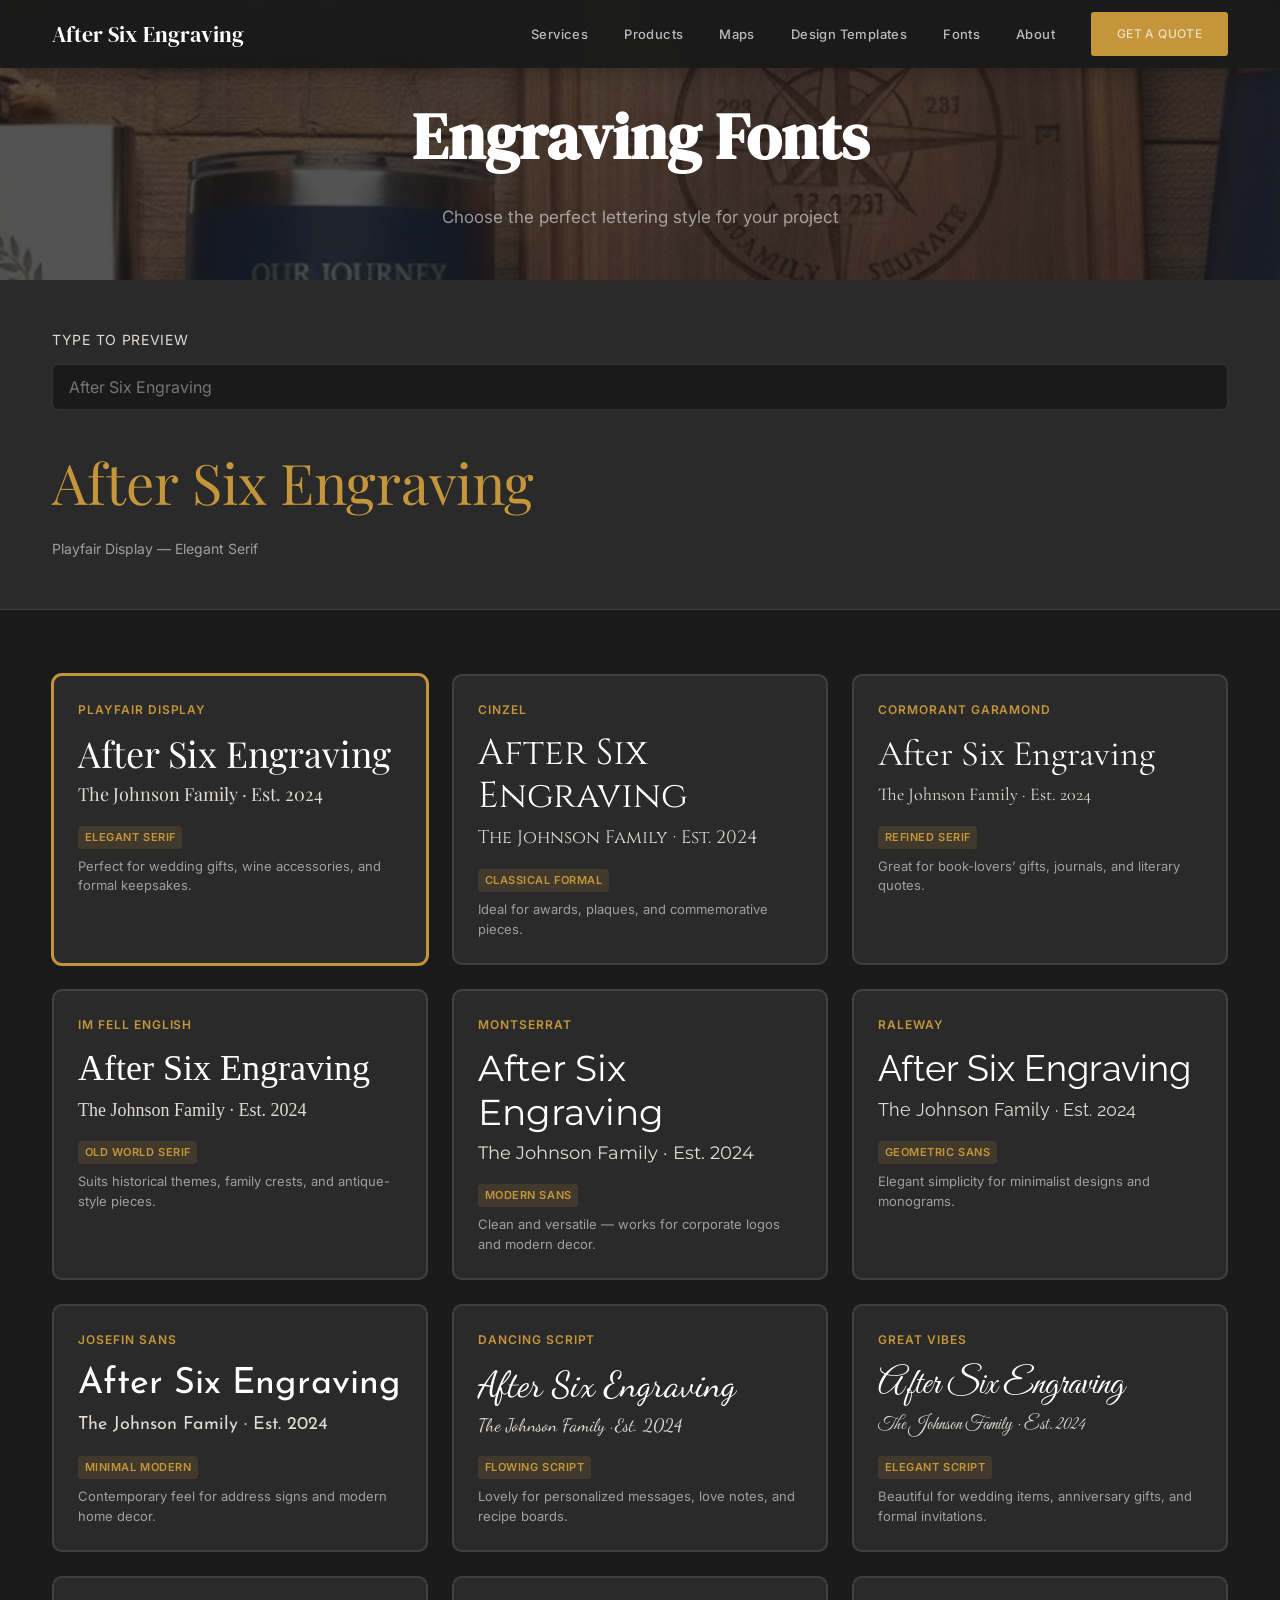
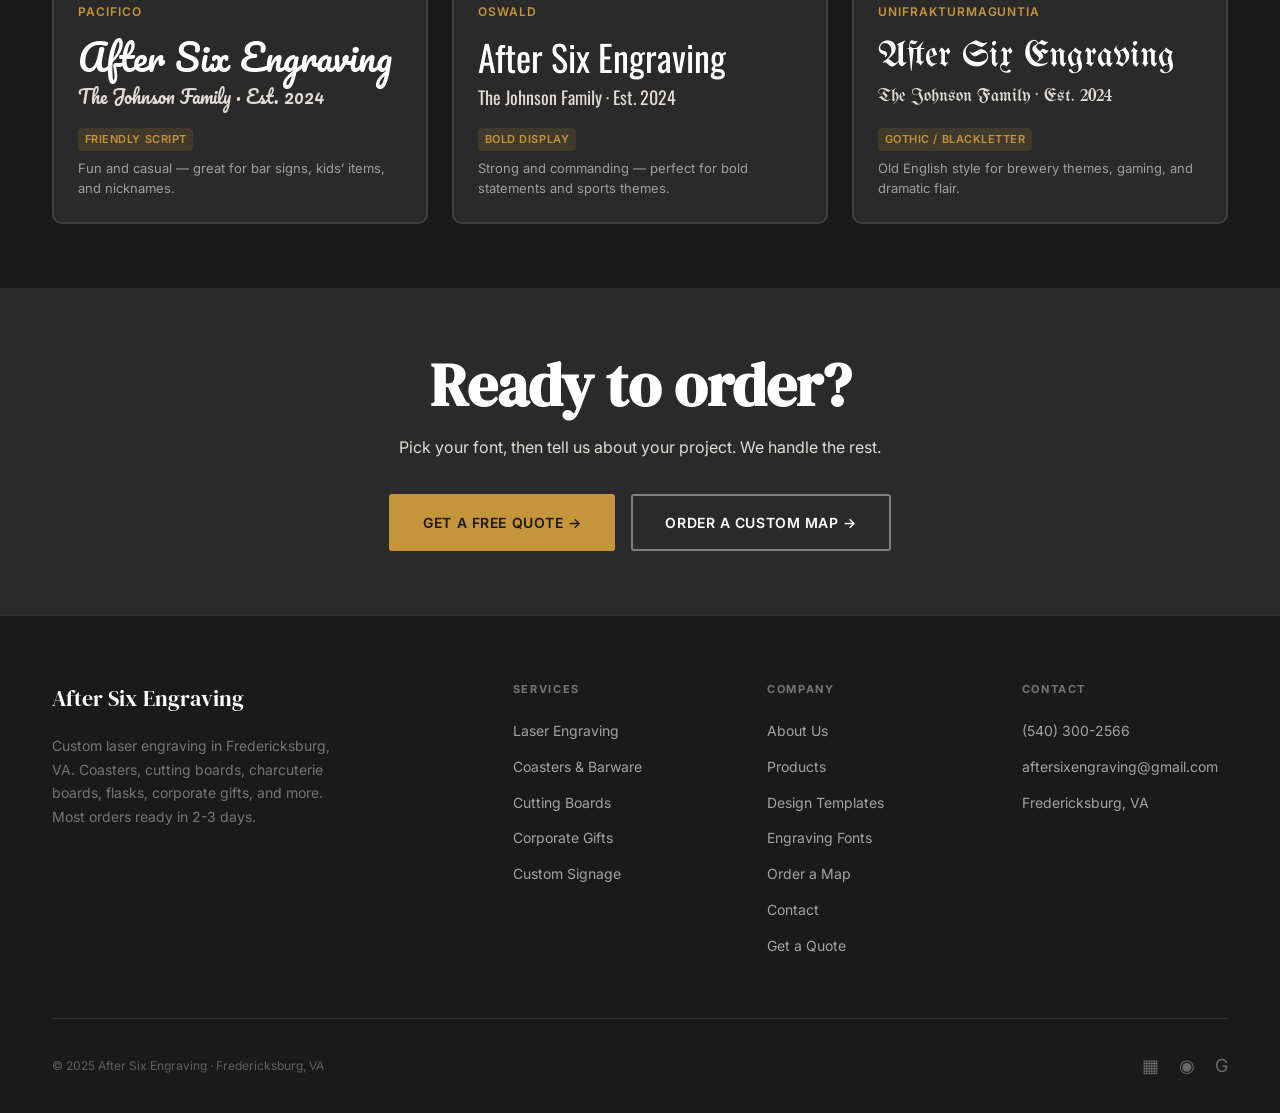
==== commit 1cc1a626: "Add missing Fonts nav link to fonts.html and map-order.html Both pages were missing the "Fonts" link" ====
--- a/fonts.html
+++ b/fonts.html
@@ -34,6 +34,7 @@
         <a href="products.html">Products</a>
         <a href="map-order.html">Maps</a>
         <a href="gallery.html">Design Templates</a>
+        <a href="fonts.html">Fonts</a>
         <a href="index.html#about">About</a>
         <a href="index.html#contact" class="btn btn--gold">Get a Quote</a>
       </div>
@@ -50,6 +51,7 @@
     <a href="products.html">Products</a>
     <a href="map-order.html">Maps</a>
     <a href="gallery.html">Design Templates</a>
+    <a href="fonts.html">Fonts</a>
     <a href="index.html#about">About</a>
     <a href="index.html#contact">Get a Quote</a>
   </div>
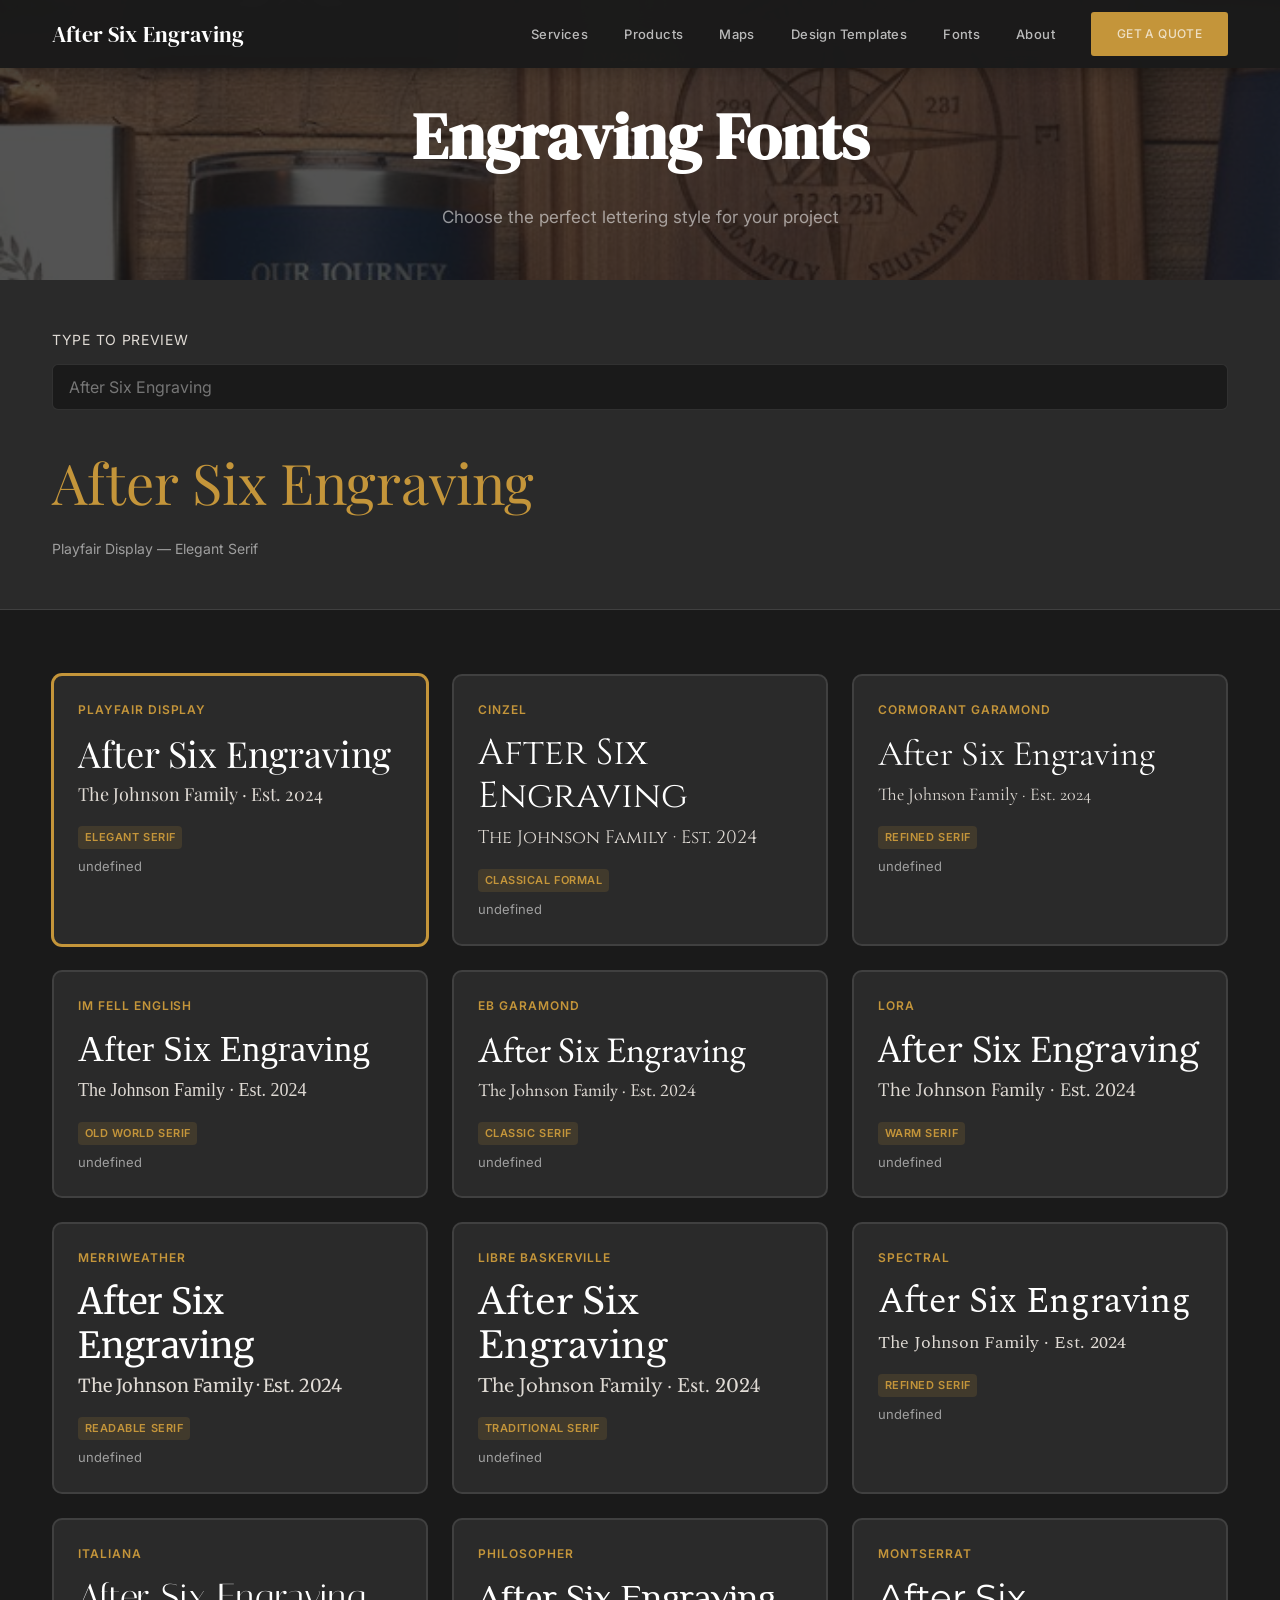
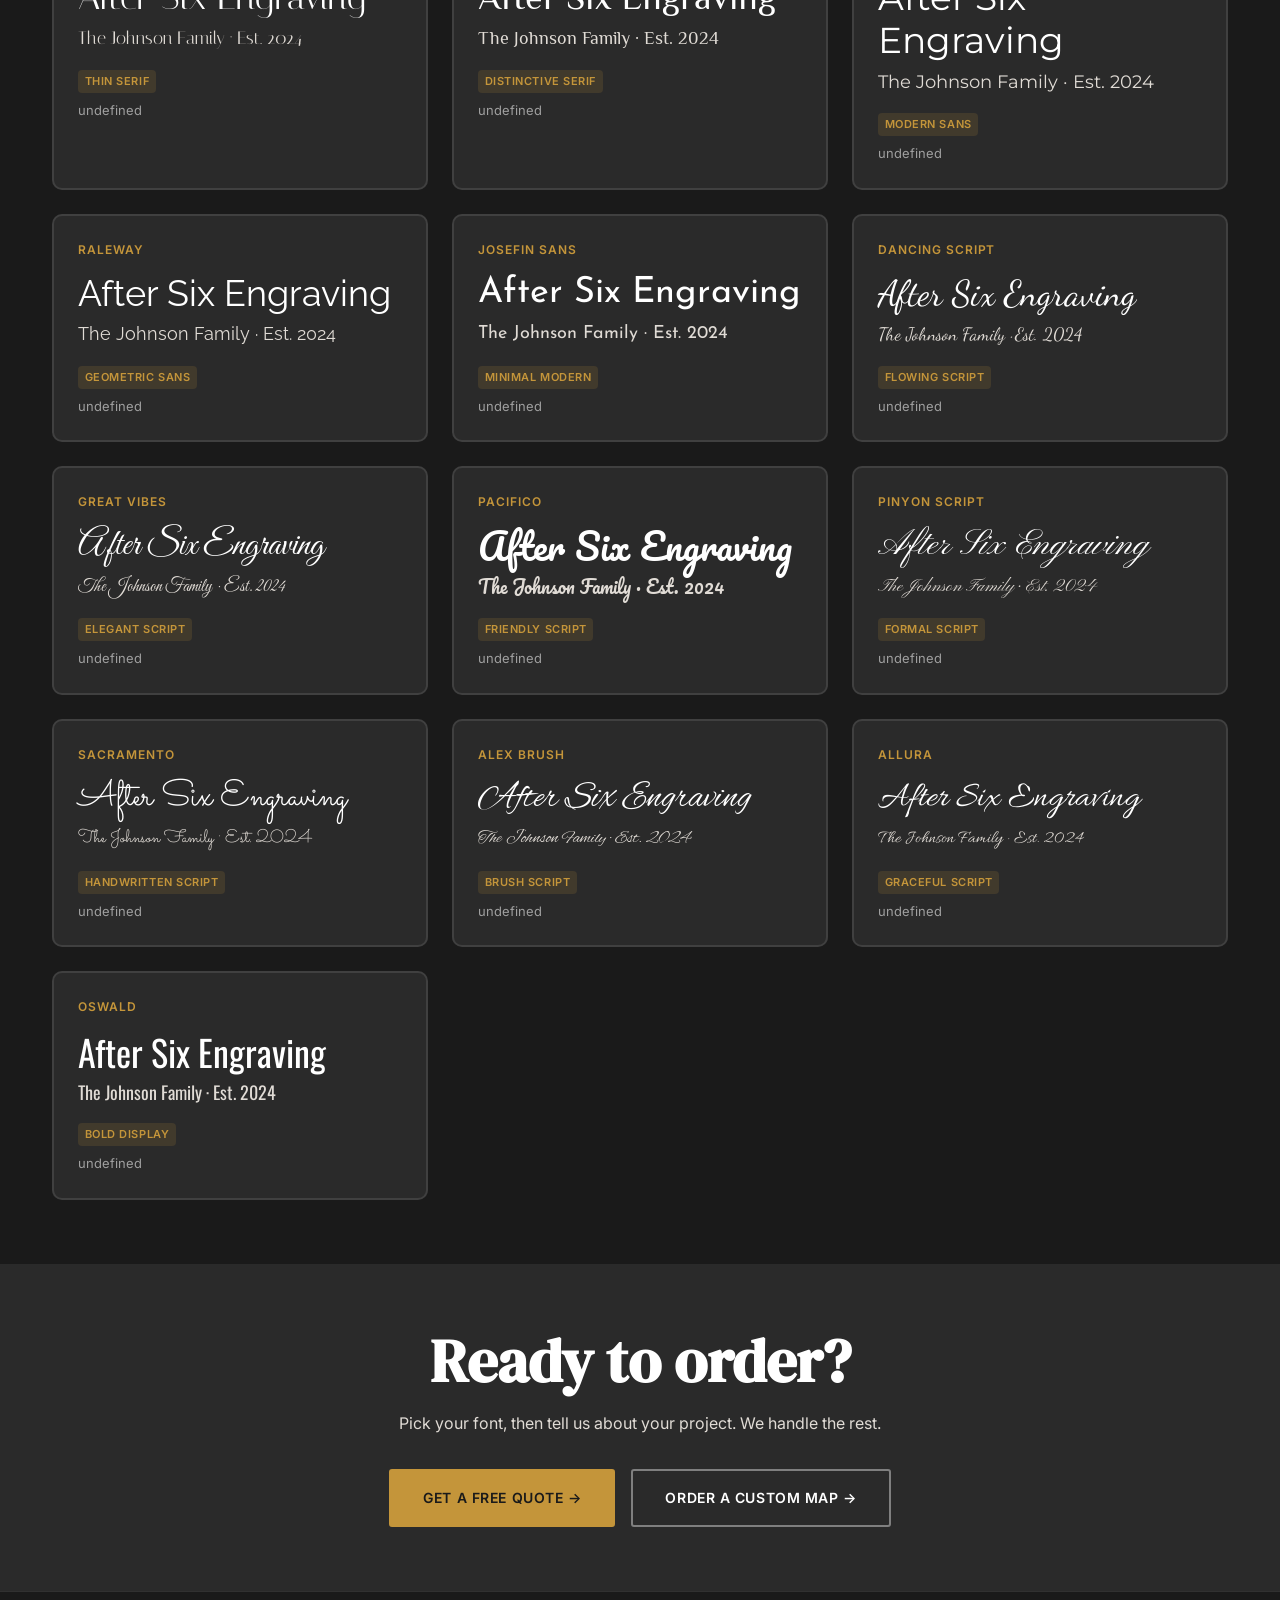
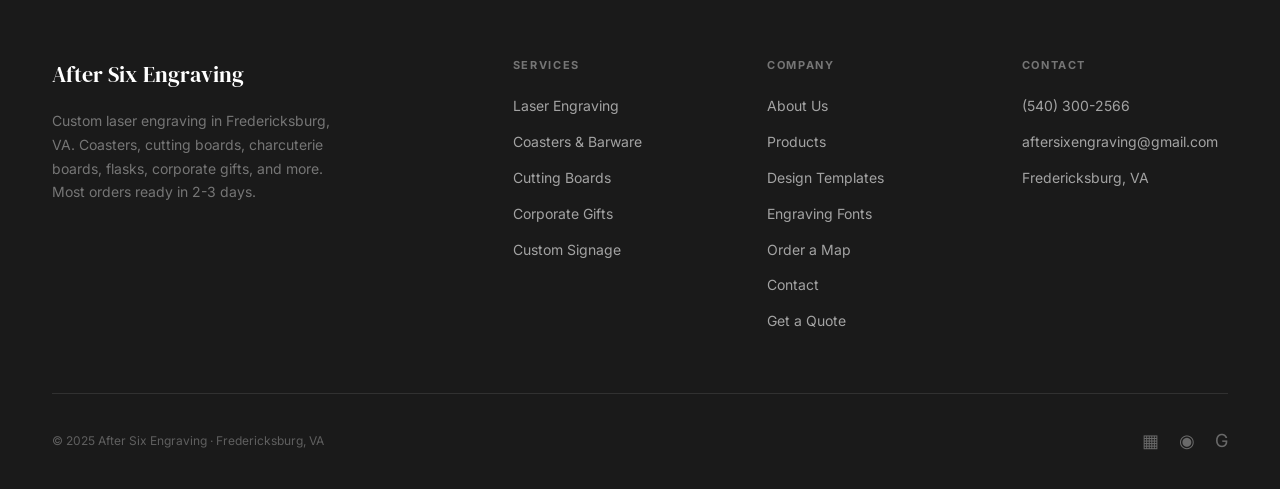
==== commit 54f7b192: "Update font list: remove Gothic, add 11 new fonts (22 total) Removed UnifrakturMaguntia (Gothic/Blac" ====
--- a/fonts.html
+++ b/fonts.html
@@ -4,19 +4,19 @@
   <meta charset="UTF-8">
   <meta name="viewport" content="width=device-width, initial-scale=1.0">
   <title>Engraving Fonts | After Six Engraving</title>
-  <meta name="description" content="Browse 12 engraving font styles for your custom laser engraving project. Serifs, scripts, modern sans, and gothic — preview each font and choose your favorite.">
+  <meta name="description" content="Browse 22 engraving font styles for your custom laser engraving project. Serifs, scripts, and modern sans — preview each font and choose your favorite.">
 
   <!-- Open Graph -->
   <meta property="og:title" content="Engraving Fonts | After Six Engraving">
-  <meta property="og:description" content="Browse 12 engraving font styles for your custom laser engraving project. Preview each font live and choose your favorite.">
+  <meta property="og:description" content="Browse 22 engraving font styles for your custom laser engraving project. Preview each font live and choose your favorite.">
   <meta property="og:type" content="website">
   <meta property="og:url" content="https://aftersixengraving.com/fonts.html">
   <meta property="og:locale" content="en_US">
 
-  <!-- Fonts — site defaults + all 12 engraving fonts -->
+  <!-- Fonts — site defaults + all 22 engraving fonts -->
   <link rel="preconnect" href="https://fonts.googleapis.com">
   <link rel="preconnect" href="https://fonts.gstatic.com" crossorigin>
-  <link href="https://fonts.googleapis.com/css2?family=DM+Serif+Display:ital@0;1&family=Inter:wght@400;500;600;700&family=Playfair+Display:wght@400;700&family=Cinzel:wght@400;700&family=Cormorant+Garamond:wght@400;600&family=IM+Fell+English&family=Montserrat:wght@400;600&family=Raleway:wght@400;600&family=Josefin+Sans:wght@400;600&family=Dancing+Script:wght@400;700&family=Great+Vibes&family=Pacifico&family=Oswald:wght@400;600&family=UnifrakturMaguntia&display=swap" rel="stylesheet">
+  <link href="https://fonts.googleapis.com/css2?family=DM+Serif+Display:ital@0;1&family=Inter:wght@400;500;600;700&family=Playfair+Display:wght@400;700&family=Cinzel:wght@400;700&family=Cormorant+Garamond:wght@400;600&family=IM+Fell+English&family=EB+Garamond:wght@400;600&family=Lora:wght@400;600&family=Merriweather:wght@400;700&family=Libre+Baskerville:wght@400;700&family=Spectral:wght@400;600&family=Italiana&family=Philosopher:wght@400;700&family=Montserrat:wght@400;600&family=Raleway:wght@400;600&family=Josefin+Sans:wght@400;600&family=Dancing+Script:wght@400;700&family=Great+Vibes&family=Pacifico&family=Pinyon+Script&family=Sacramento&family=Alex+Brush&family=Allura&family=Oswald:wght@400;600&display=swap" rel="stylesheet">
 
   <!-- Stylesheet -->
   <link rel="stylesheet" href="style.css">
@@ -166,18 +166,28 @@
 
     // --- Font Data ---
     const FONTS = [
-      { name: 'Playfair Display', family: "'Playfair Display', serif", tag: 'Elegant Serif', desc: 'Perfect for wedding gifts, wine accessories, and formal keepsakes.' },
-      { name: 'Cinzel', family: "'Cinzel', serif", tag: 'Classical Formal', desc: 'Ideal for awards, plaques, and commemorative pieces.' },
-      { name: 'Cormorant Garamond', family: "'Cormorant Garamond', serif", tag: 'Refined Serif', desc: 'Great for book-lovers\u2019 gifts, journals, and literary quotes.' },
-      { name: 'IM Fell English', family: "'IM Fell English', serif", tag: 'Old World Serif', desc: 'Suits historical themes, family crests, and antique-style pieces.' },
-      { name: 'Montserrat', family: "'Montserrat', sans-serif", tag: 'Modern Sans', desc: 'Clean and versatile \u2014 works for corporate logos and modern decor.' },
-      { name: 'Raleway', family: "'Raleway', sans-serif", tag: 'Geometric Sans', desc: 'Elegant simplicity for minimalist designs and monograms.' },
-      { name: 'Josefin Sans', family: "'Josefin Sans', sans-serif", tag: 'Minimal Modern', desc: 'Contemporary feel for address signs and modern home decor.' },
-      { name: 'Dancing Script', family: "'Dancing Script', cursive", tag: 'Flowing Script', desc: 'Lovely for personalized messages, love notes, and recipe boards.' },
-      { name: 'Great Vibes', family: "'Great Vibes', cursive", tag: 'Elegant Script', desc: 'Beautiful for wedding items, anniversary gifts, and formal invitations.' },
-      { name: 'Pacifico', family: "'Pacifico', cursive", tag: 'Friendly Script', desc: 'Fun and casual \u2014 great for bar signs, kids\u2019 items, and nicknames.' },
-      { name: 'Oswald', family: "'Oswald', sans-serif", tag: 'Bold Display', desc: 'Strong and commanding \u2014 perfect for bold statements and sports themes.' },
-      { name: 'UnifrakturMaguntia', family: "'UnifrakturMaguntia', cursive", tag: 'Gothic / Blackletter', desc: 'Old English style for brewery themes, gaming, and dramatic flair.' }
+      { name: 'Playfair Display', family: "'Playfair Display', serif", tag: 'Elegant Serif' },
+      { name: 'Cinzel', family: "'Cinzel', serif", tag: 'Classical Formal' },
+      { name: 'Cormorant Garamond', family: "'Cormorant Garamond', serif", tag: 'Refined Serif' },
+      { name: 'IM Fell English', family: "'IM Fell English', serif", tag: 'Old World Serif' },
+      { name: 'EB Garamond', family: "'EB Garamond', serif", tag: 'Classic Serif' },
+      { name: 'Lora', family: "'Lora', serif", tag: 'Warm Serif' },
+      { name: 'Merriweather', family: "'Merriweather', serif", tag: 'Readable Serif' },
+      { name: 'Libre Baskerville', family: "'Libre Baskerville', serif", tag: 'Traditional Serif' },
+      { name: 'Spectral', family: "'Spectral', serif", tag: 'Refined Serif' },
+      { name: 'Italiana', family: "'Italiana', serif", tag: 'Thin Serif' },
+      { name: 'Philosopher', family: "'Philosopher', sans-serif", tag: 'Distinctive Serif' },
+      { name: 'Montserrat', family: "'Montserrat', sans-serif", tag: 'Modern Sans' },
+      { name: 'Raleway', family: "'Raleway', sans-serif", tag: 'Geometric Sans' },
+      { name: 'Josefin Sans', family: "'Josefin Sans', sans-serif", tag: 'Minimal Modern' },
+      { name: 'Dancing Script', family: "'Dancing Script', cursive", tag: 'Flowing Script' },
+      { name: 'Great Vibes', family: "'Great Vibes', cursive", tag: 'Elegant Script' },
+      { name: 'Pacifico', family: "'Pacifico', cursive", tag: 'Friendly Script' },
+      { name: 'Pinyon Script', family: "'Pinyon Script', cursive", tag: 'Formal Script' },
+      { name: 'Sacramento', family: "'Sacramento', cursive", tag: 'Handwritten Script' },
+      { name: 'Alex Brush', family: "'Alex Brush', cursive", tag: 'Brush Script' },
+      { name: 'Allura', family: "'Allura', cursive", tag: 'Graceful Script' },
+      { name: 'Oswald', family: "'Oswald', sans-serif", tag: 'Bold Display' }
     ];
 
     // --- Render Font Cards ---
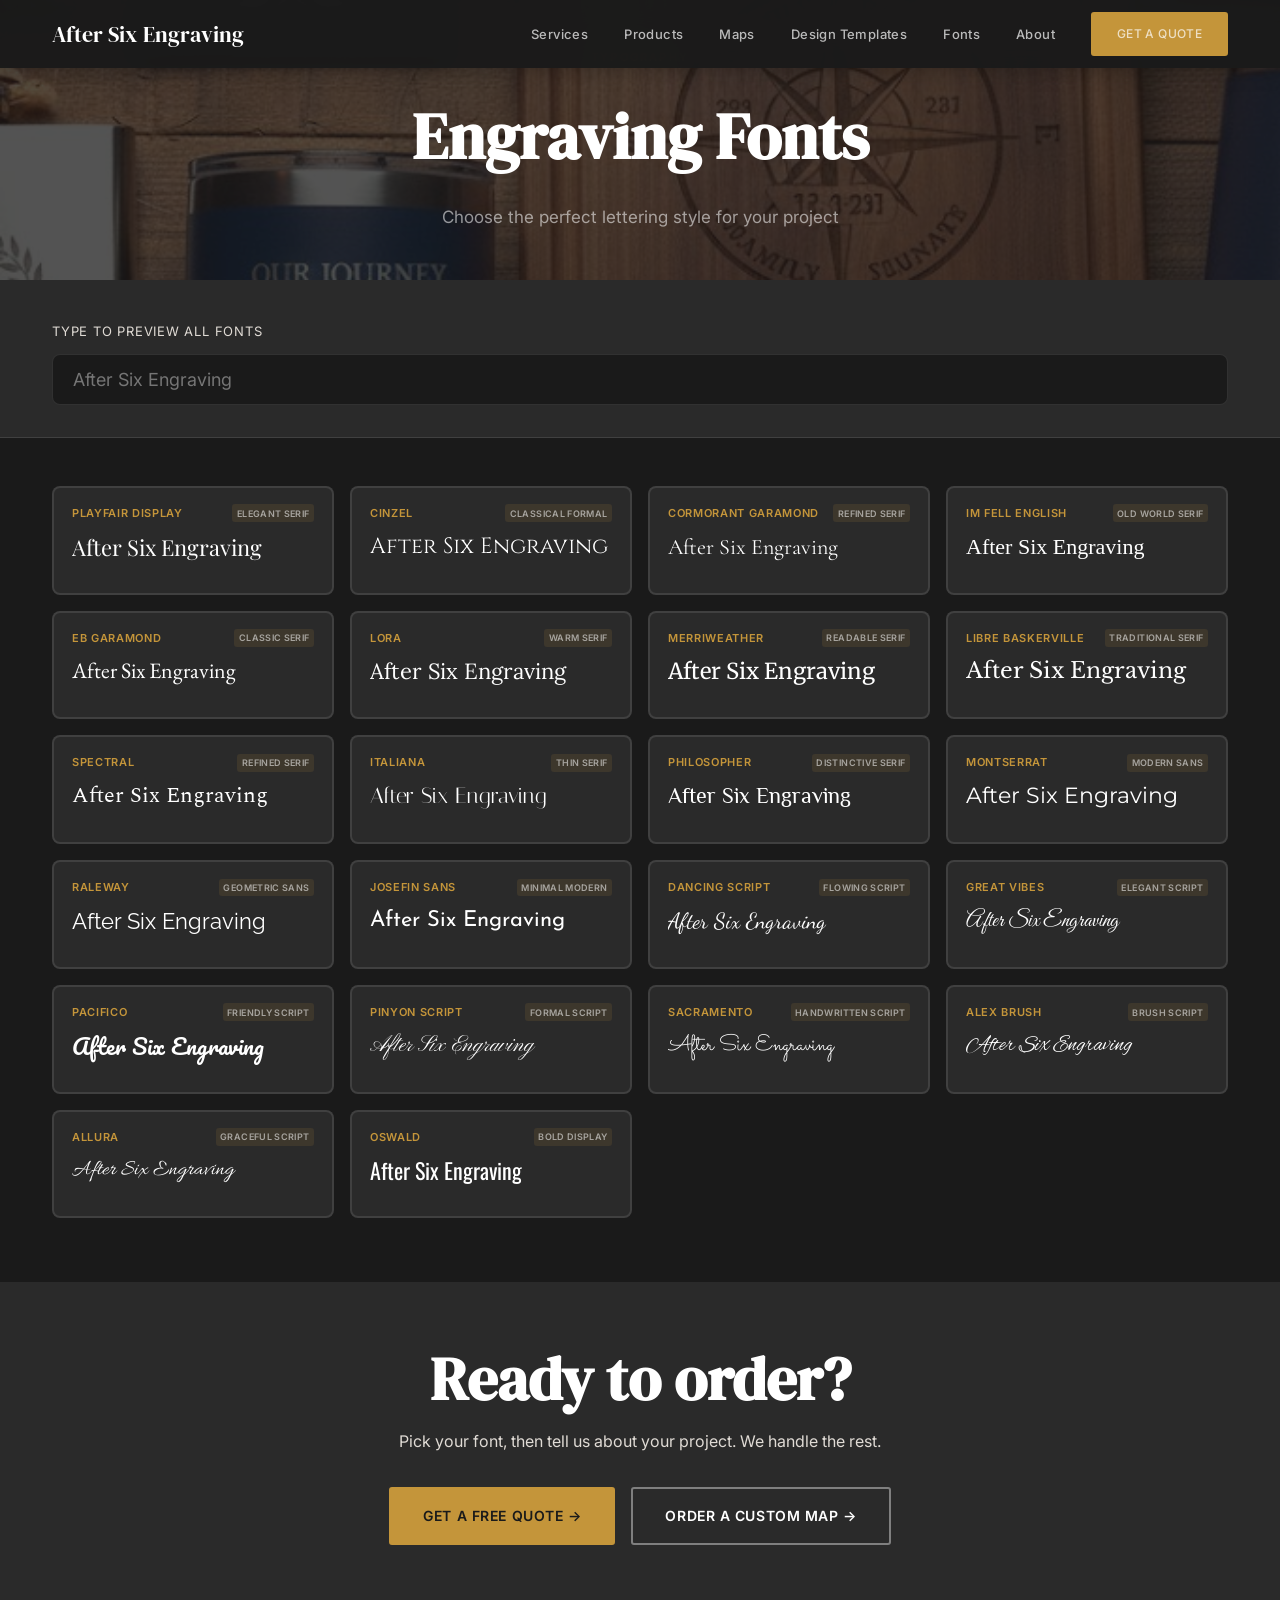
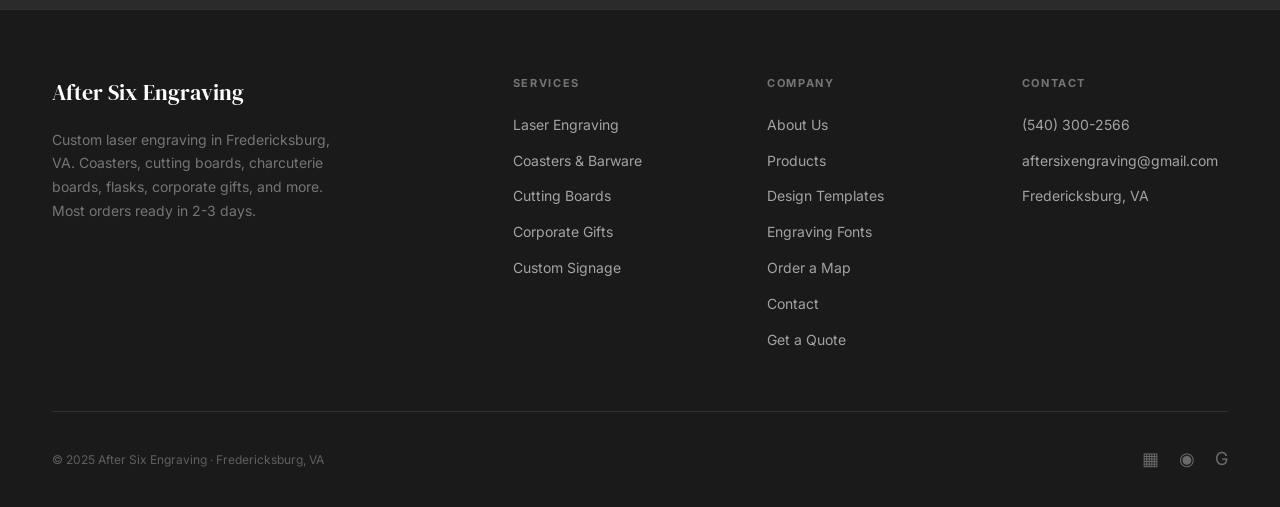
==== commit e827330a: "Redesign fonts.html: all cards update simultaneously on typing Replaced the old single-font preview " ====
--- a/fonts.html
+++ b/fonts.html
@@ -69,21 +69,24 @@
   </section>
 
   <!-- ============================================
-       INTERACTIVE PREVIEW
-       ============================================ -->
-  <section class="fonts-preview" style="padding: 3rem 0; background: var(--surface); border-bottom: 1px solid var(--border);">
+       PREVIEW INPUT + SELECTED FONT STRIP
+       ============================================ -->
+  <section class="fonts-input-section">
     <div class="container">
-      <label for="fontPreviewInput" style="display:block; font-size: 0.875rem; color: var(--text-muted); margin-bottom: 0.75rem; text-transform: uppercase; letter-spacing: 0.05em;">Type to preview</label>
-      <input type="text" id="fontPreviewInput" placeholder="After Six Engraving" style="width:100%; padding: 0.75rem 1rem; background: var(--dark); border: 1px solid var(--border); border-radius: 6px; color: var(--text); font-size: 1rem; margin-bottom: 1.5rem;">
-      <div id="fontPreviewDisplay" style="font-size: clamp(2rem, 5vw, 3.5rem); color: var(--gold); min-height: 80px; display:flex; align-items:center; font-family: 'Playfair Display', serif; word-break: break-word;">After Six Engraving</div>
-      <p id="fontPreviewName" style="color: var(--text-dim); font-size: 0.875rem; margin-top: 0.5rem;">Playfair Display &mdash; Elegant Serif</p>
+      <label for="fontPreviewInput" class="fonts-input-label">Type to preview all fonts</label>
+      <input type="text" id="fontPreviewInput" placeholder="After Six Engraving" class="fonts-input">
+      <!-- Selected font strip (appears when a card is clicked) -->
+      <div id="selectedStrip" class="selected-strip" style="display:none;">
+        <p class="selected-strip__name" id="selectedName"></p>
+        <div class="selected-strip__preview" id="selectedPreview"></div>
+      </div>
     </div>
   </section>
 
   <!-- ============================================
-       FONT CARDS GRID
-       ============================================ -->
-  <section class="fonts-grid-section" style="padding: 4rem 0;">
+       FONT CARDS GRID — all update simultaneously
+       ============================================ -->
+  <section class="fonts-grid-section">
     <div class="container">
       <div class="fonts-grid" id="fontsGrid">
         <!-- Cards injected by JS -->
@@ -164,7 +167,7 @@
     function closeMobileNav() { mobileNav.classList.remove('active'); }
     mobileNav.querySelectorAll('a').forEach(a => a.addEventListener('click', closeMobileNav));
 
-    // --- Font Data ---
+    // --- Font Data (22 fonts) ---
     const FONTS = [
       { name: 'Playfair Display', family: "'Playfair Display', serif", tag: 'Elegant Serif' },
       { name: 'Cinzel', family: "'Cinzel', serif", tag: 'Classical Formal' },
@@ -190,86 +193,203 @@
       { name: 'Oswald', family: "'Oswald', sans-serif", tag: 'Bold Display' }
     ];
 
-    // --- Render Font Cards ---
+    // --- State ---
     const grid = document.getElementById('fontsGrid');
     const previewInput = document.getElementById('fontPreviewInput');
-    const previewDisplay = document.getElementById('fontPreviewDisplay');
-    const previewName = document.getElementById('fontPreviewName');
+    const selectedStrip = document.getElementById('selectedStrip');
+    const selectedName = document.getElementById('selectedName');
+    const selectedPreview = document.getElementById('selectedPreview');
+    const sampleElements = []; // references to each card's preview text element
     let activeCard = null;
-
+    const defaultText = 'After Six Engraving';
+
+    // --- Build compact cards ---
     FONTS.forEach((font, i) => {
       const card = document.createElement('div');
-      card.className = 'font-card' + (i === 0 ? ' font-card--active' : '');
-      if (i === 0) activeCard = card;
-
-      card.innerHTML =
-        '<p class="font-card__name">' + font.name + '</p>' +
-        '<p class="font-card__sample" style="font-family: ' + font.family + '; font-size: 2.25rem; line-height: 1.2; margin: 0.75rem 0 0.25rem;">After Six Engraving</p>' +
-        '<p class="font-card__sample-small" style="font-family: ' + font.family + '; font-size: 1.125rem; color: var(--text-muted); margin-bottom: 0.75rem;">The Johnson Family &middot; Est. 2024</p>' +
-        '<span class="font-card__tag">' + font.tag + '</span>' +
-        '<p class="font-card__desc">' + font.desc + '</p>';
-
+      card.className = 'font-card';
+
+      const header = document.createElement('div');
+      header.className = 'font-card__header';
+
+      const nameEl = document.createElement('span');
+      nameEl.className = 'font-card__name';
+      nameEl.textContent = font.name;
+
+      const tagEl = document.createElement('span');
+      tagEl.className = 'font-card__tag';
+      tagEl.textContent = font.tag;
+
+      header.appendChild(nameEl);
+      header.appendChild(tagEl);
+
+      const sample = document.createElement('p');
+      sample.className = 'font-card__sample';
+      sample.style.fontFamily = font.family;
+      sample.textContent = defaultText;
+      sampleElements.push(sample);
+
+      card.appendChild(header);
+      card.appendChild(sample);
+
+      // Click to select / highlight
       card.addEventListener('click', () => {
         if (activeCard) activeCard.classList.remove('font-card--active');
         card.classList.add('font-card--active');
         activeCard = card;
-        const text = previewInput.value.trim() || 'After Six Engraving';
-        previewDisplay.style.fontFamily = font.family;
-        previewDisplay.textContent = text;
-        previewName.innerHTML = font.name + ' &mdash; ' + font.tag;
+        // Show selected strip
+        const text = previewInput.value.trim() || defaultText;
+        selectedName.innerHTML = font.name + ' <span class="selected-strip__tag">' + font.tag + '</span>';
+        selectedPreview.style.fontFamily = font.family;
+        selectedPreview.textContent = text;
+        selectedStrip.style.display = 'block';
       });
 
       grid.appendChild(card);
     });
 
-    // --- Live Preview Input ---
+    // --- Live input updates ALL cards simultaneously ---
     previewInput.addEventListener('input', () => {
-      previewDisplay.textContent = previewInput.value.trim() || 'After Six Engraving';
+      const text = previewInput.value.trim() || defaultText;
+      sampleElements.forEach(el => { el.textContent = text; });
+      // Also update selected strip if visible
+      if (selectedStrip.style.display !== 'none') {
+        selectedPreview.textContent = text;
+      }
     });
   </script>
 
   <style>
-    .fonts-grid {
-      display: grid;
-      grid-template-columns: repeat(3, 1fr);
-      gap: 1.5rem;
-    }
-    @media (max-width: 900px) { .fonts-grid { grid-template-columns: repeat(2, 1fr); } }
-    @media (max-width: 560px) { .fonts-grid { grid-template-columns: 1fr; } }
-
-    .font-card {
+    /* --- Input section --- */
+    .fonts-input-section {
+      padding: 2.5rem 0 2rem;
       background: var(--surface);
-      border: 2px solid var(--border);
-      border-radius: 10px;
-      padding: 1.5rem;
-      cursor: pointer;
-      transition: border-color var(--transition), box-shadow var(--transition);
-    }
-    .font-card:hover { border-color: rgba(196, 149, 58, 0.4); }
-    .font-card--active { border-color: var(--gold); box-shadow: 0 0 0 1px var(--gold); }
-    .font-card__name {
+      border-bottom: 1px solid var(--border);
+    }
+    .fonts-input-label {
+      display: block;
+      font-size: 0.8125rem;
+      color: var(--text-muted);
+      text-transform: uppercase;
+      letter-spacing: 0.06em;
+      margin-bottom: 0.75rem;
+    }
+    .fonts-input {
+      width: 100%;
+      padding: 0.875rem 1.25rem;
+      background: var(--dark);
+      border: 1px solid var(--border);
+      border-radius: 8px;
+      color: var(--text);
+      font-size: 1.125rem;
+      font-family: var(--font-body);
+      transition: border-color var(--transition);
+    }
+    .fonts-input:focus {
+      outline: none;
+      border-color: var(--gold);
+    }
+
+    /* --- Selected font strip --- */
+    .selected-strip {
+      margin-top: 1.5rem;
+      padding: 1.25rem 1.5rem;
+      background: var(--dark);
+      border: 1px solid var(--gold);
+      border-radius: 8px;
+    }
+    .selected-strip__name {
       font-size: 0.75rem;
       text-transform: uppercase;
       letter-spacing: 0.08em;
       color: var(--gold);
       font-weight: 600;
+      margin-bottom: 0.5rem;
+    }
+    .selected-strip__tag {
+      font-weight: 400;
+      color: var(--text-dim);
+      text-transform: none;
+      letter-spacing: 0;
+      margin-left: 0.5rem;
+      font-size: 0.75rem;
+    }
+    .selected-strip__preview {
+      font-size: clamp(1.75rem, 4vw, 3rem);
+      color: var(--gold);
+      word-break: break-word;
+      line-height: 1.3;
+    }
+
+    /* --- Grid section --- */
+    .fonts-grid-section {
+      padding: 3rem 0 4rem;
+    }
+
+    /* --- 4-column compact grid --- */
+    .fonts-grid {
+      display: grid;
+      grid-template-columns: repeat(4, 1fr);
+      gap: 1rem;
+    }
+    @media (max-width: 1024px) { .fonts-grid { grid-template-columns: repeat(3, 1fr); } }
+    @media (max-width: 768px)  { .fonts-grid { grid-template-columns: repeat(2, 1fr); } }
+    @media (max-width: 480px)  { .fonts-grid { grid-template-columns: 1fr; } }
+
+    /* --- Compact font card --- */
+    .font-card {
+      background: var(--surface);
+      border: 2px solid var(--border);
+      border-radius: 8px;
+      padding: 1rem 1.125rem;
+      cursor: pointer;
+      transition: border-color 0.2s, box-shadow 0.2s;
+    }
+    .font-card:hover {
+      border-color: rgba(196, 149, 58, 0.4);
+    }
+    .font-card--active {
+      border-color: var(--gold);
+      box-shadow: 0 0 0 1px var(--gold);
+    }
+    .font-card__header {
+      display: flex;
+      align-items: center;
+      justify-content: space-between;
+      gap: 0.5rem;
+      margin-bottom: 0.625rem;
+    }
+    .font-card__name {
+      font-size: 0.6875rem;
+      text-transform: uppercase;
+      letter-spacing: 0.06em;
+      color: var(--gold);
+      font-weight: 600;
+      white-space: nowrap;
+      overflow: hidden;
+      text-overflow: ellipsis;
     }
     .font-card__tag {
-      display: inline-block;
-      background: rgba(196, 149, 58, 0.15);
-      color: var(--gold);
-      font-size: 0.6875rem;
-      padding: 0.2em 0.6em;
-      border-radius: 4px;
+      flex-shrink: 0;
+      background: rgba(196, 149, 58, 0.12);
+      color: var(--text-dim);
+      font-size: 0.5625rem;
+      padding: 0.15em 0.5em;
+      border-radius: 3px;
       text-transform: uppercase;
-      letter-spacing: 0.05em;
+      letter-spacing: 0.04em;
       font-weight: 600;
-      margin-bottom: 0.5rem;
-    }
-    .font-card__desc {
-      font-size: 0.8125rem;
-      color: var(--text-dim);
-      line-height: 1.5;
+      white-space: nowrap;
+    }
+    .font-card__sample {
+      font-size: 1.375rem;
+      line-height: 1.3;
+      color: var(--text);
+      word-break: break-word;
+      overflow: hidden;
+      display: -webkit-box;
+      -webkit-line-clamp: 2;
+      -webkit-box-orient: vertical;
+      min-height: 2.75rem;
     }
   </style>
 
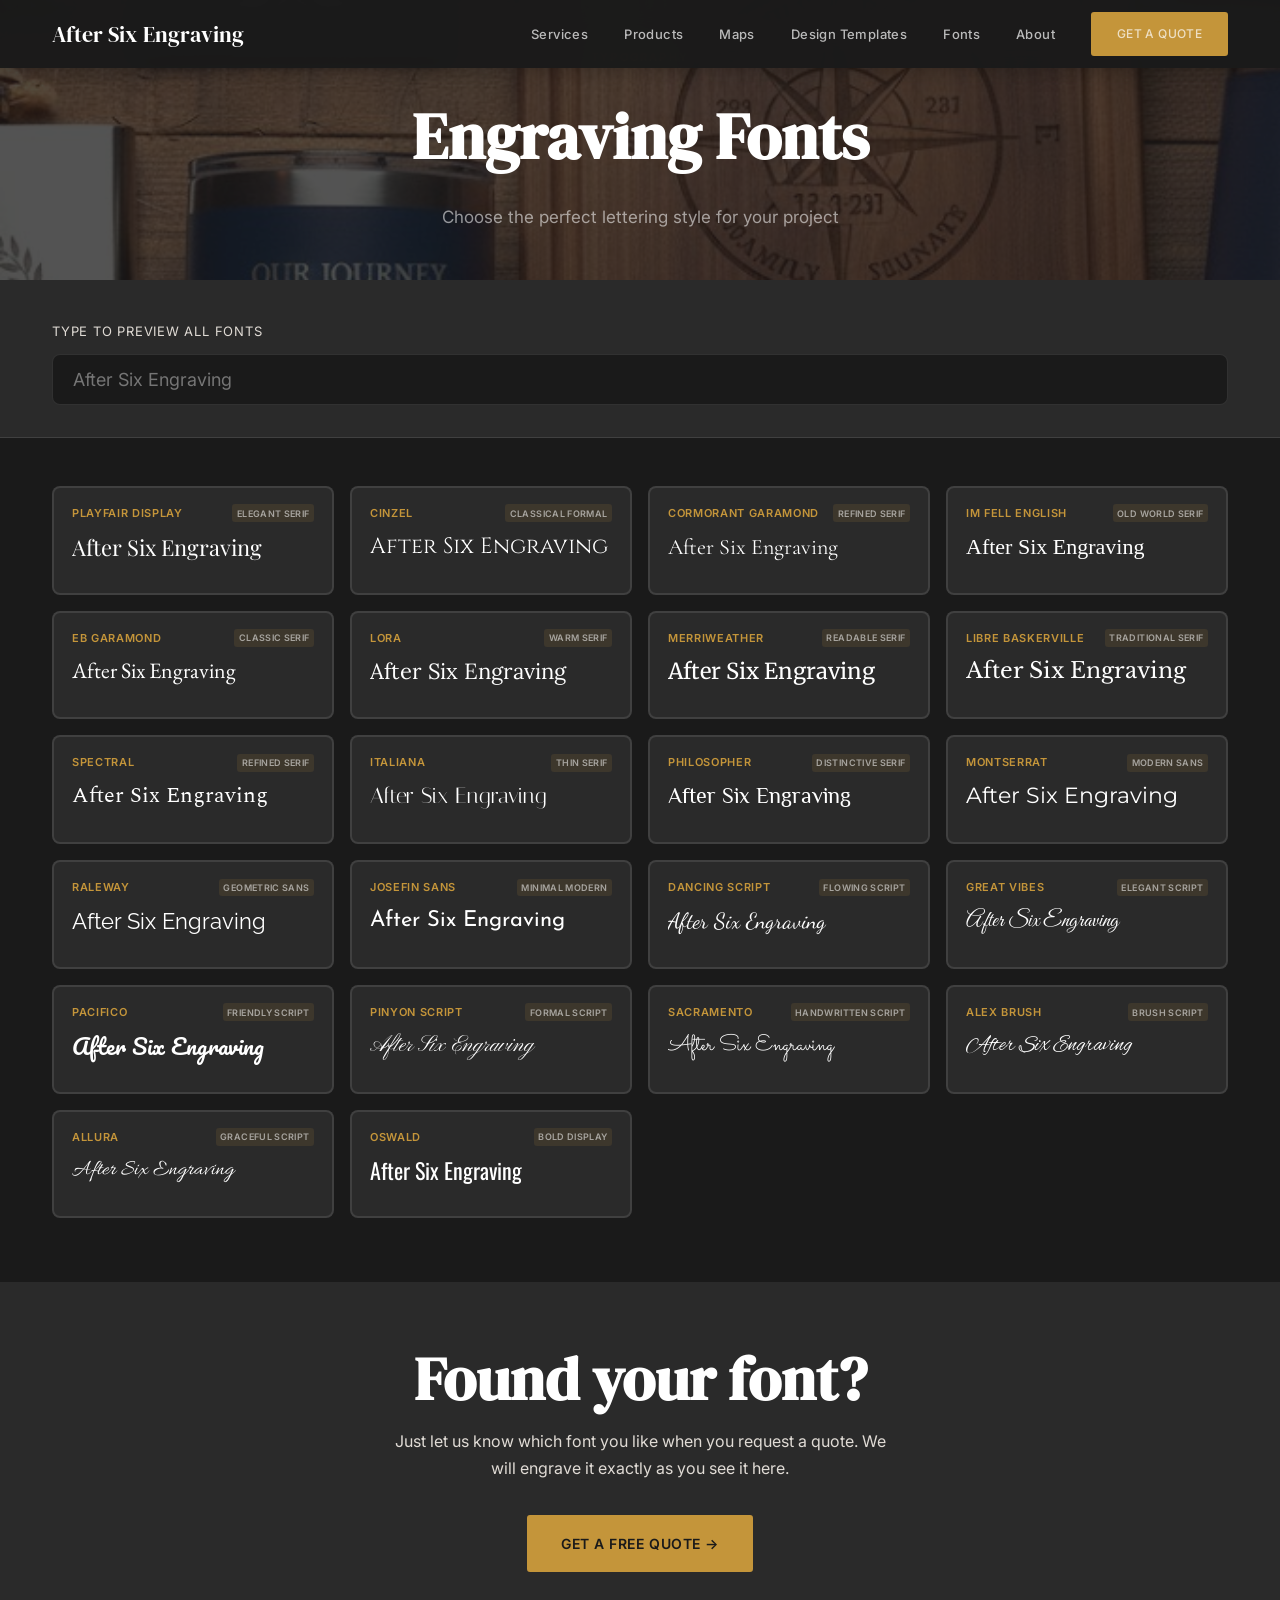
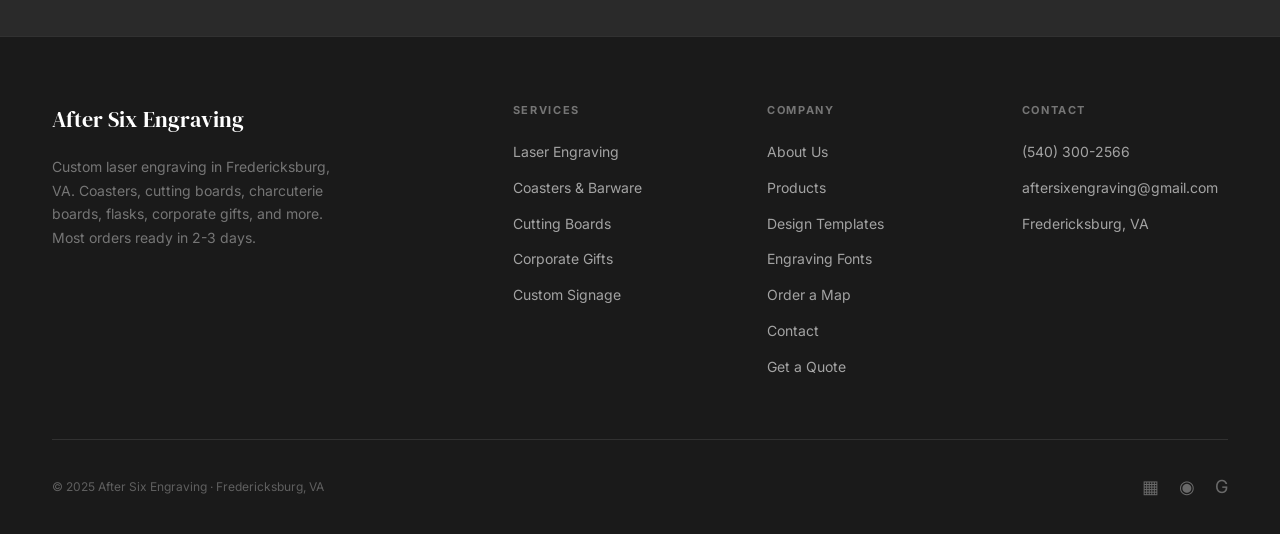
==== commit 1eeb40c4: "Remove map order CTA from fonts page, add font browse link to map order page fonts.html: Replaced "R" ====
--- a/fonts.html
+++ b/fonts.html
@@ -99,12 +99,9 @@
        ============================================ -->
   <section style="padding: 4rem 0; background: var(--surface); text-align: center;">
     <div class="container">
-      <h2 class="section-title section-title--light" style="margin-bottom: 1rem;">Ready to order?</h2>
-      <p style="color: var(--text-muted); margin-bottom: 2rem; max-width: 500px; margin-left: auto; margin-right: auto;">Pick your font, then tell us about your project. We handle the rest.</p>
-      <div style="display: flex; gap: 1rem; justify-content: center; flex-wrap: wrap;">
-        <a href="index.html#contact" class="btn btn--gold">Get a Free Quote &rarr;</a>
-        <a href="map-order.html" class="btn btn--outline">Order a Custom Map &rarr;</a>
-      </div>
+      <h2 class="section-title section-title--light" style="margin-bottom: 1rem;">Found your font?</h2>
+      <p style="color: var(--text-muted); margin-bottom: 2rem; max-width: 500px; margin-left: auto; margin-right: auto;">Just let us know which font you like when you request a quote. We will engrave it exactly as you see it here.</p>
+      <a href="index.html#contact" class="btn btn--gold">Get a Free Quote &rarr;</a>
     </div>
   </section>
 
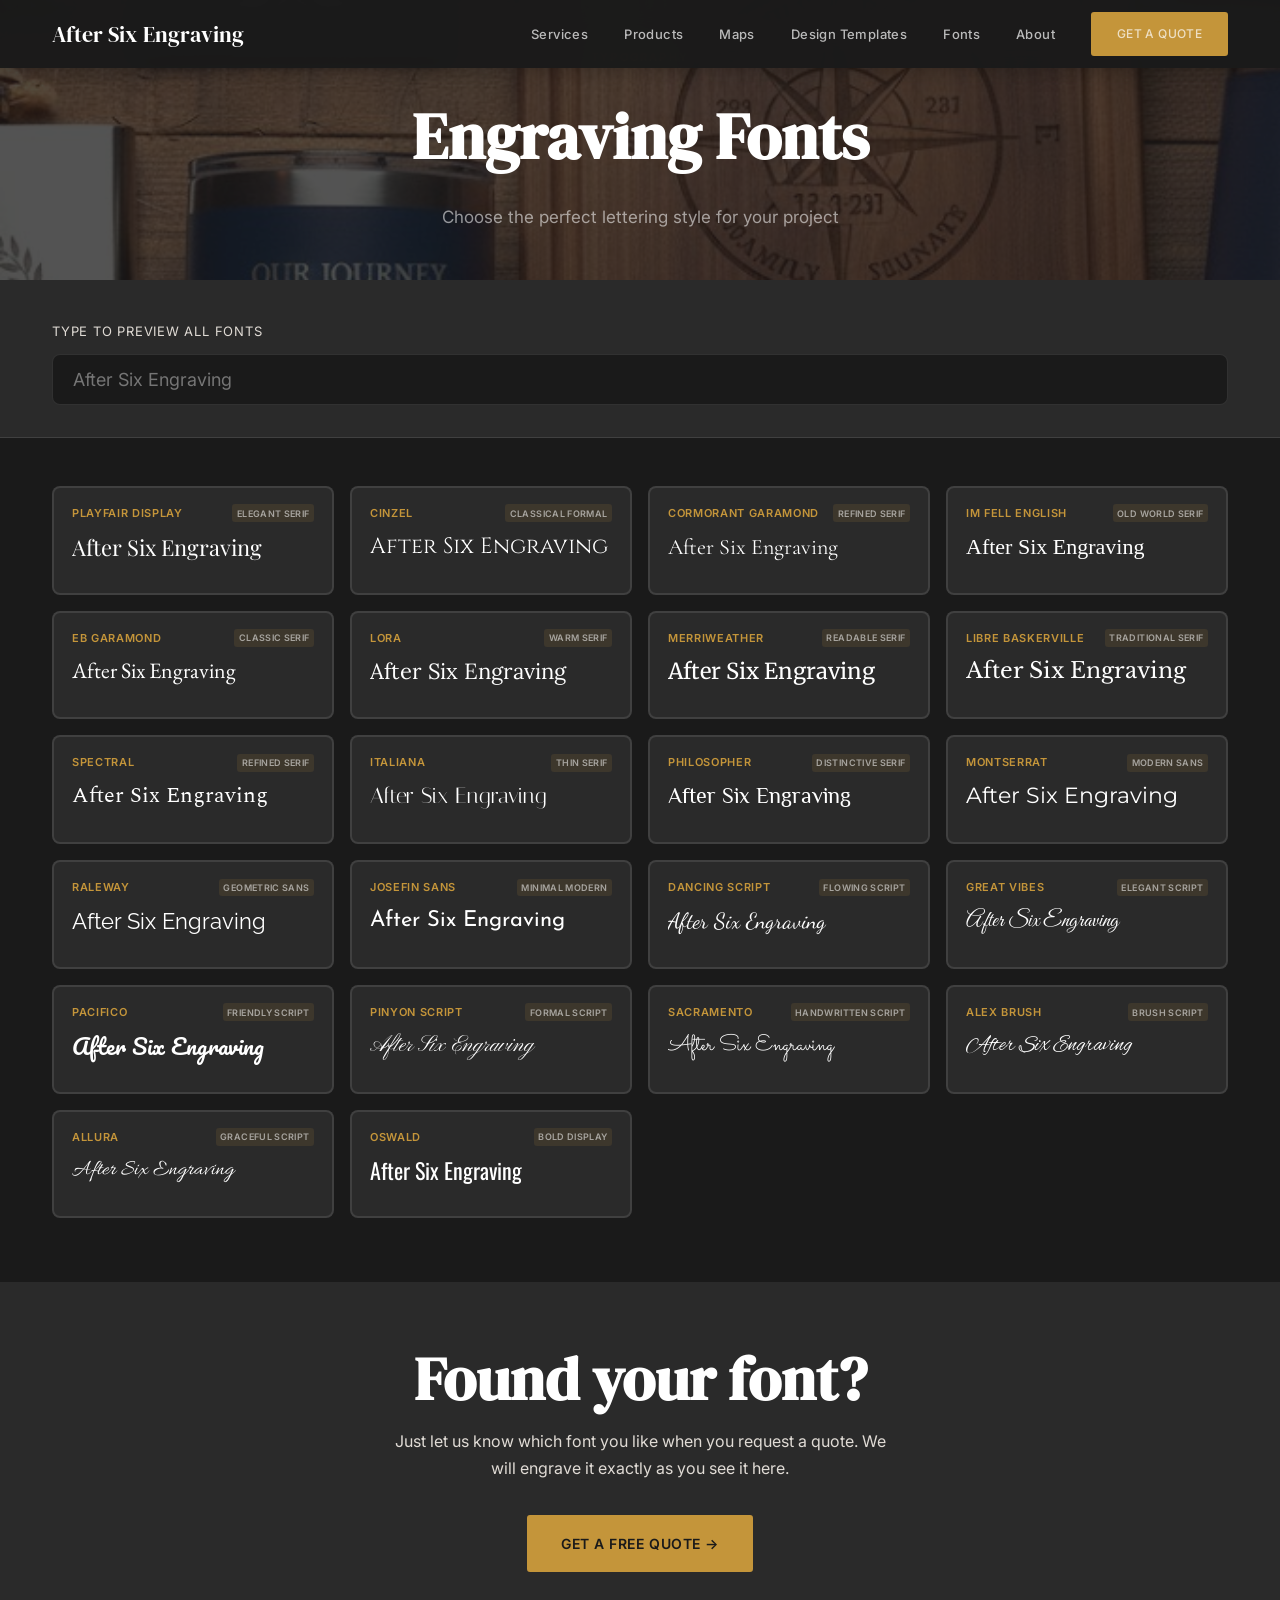
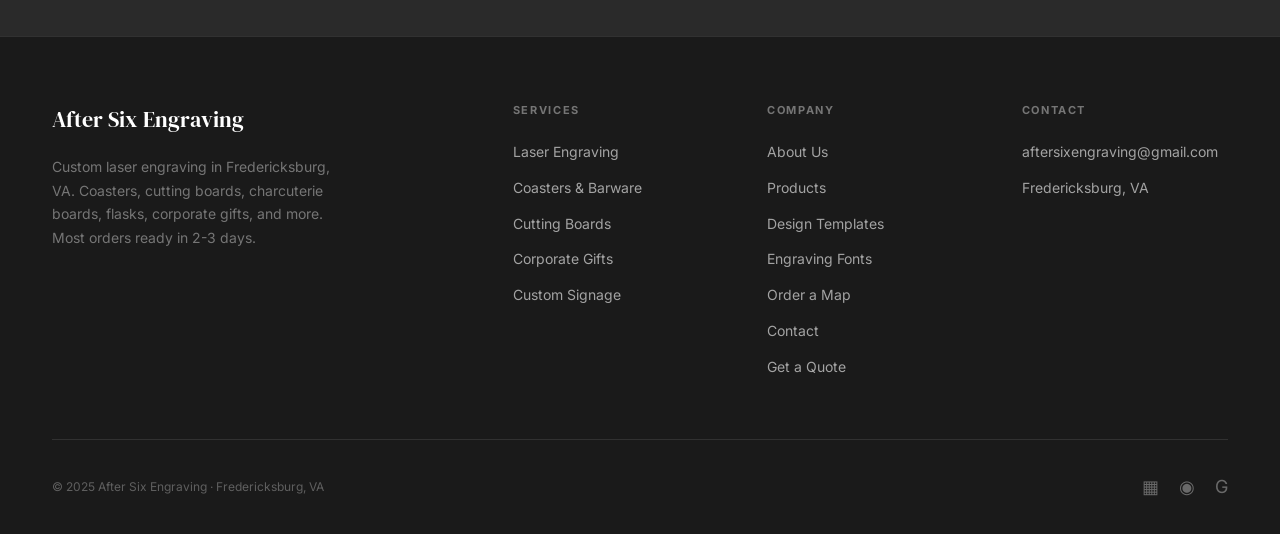
==== commit bee594e1: "Remove phone number from all pages Removed (540) 300-2566 from every HTML file including meta descri" ====
--- a/fonts.html
+++ b/fonts.html
@@ -135,7 +135,6 @@
         </div>
         <div class="footer__col">
           <h4 class="footer__col-title">Contact</h4>
-          <a href="tel:5403002566">(540) 300-2566</a>
           <a href="mailto:aftersixengraving@gmail.com">aftersixengraving@gmail.com</a>
           <a href="fredericksburg.html">Fredericksburg, VA</a>
         </div>
--- a/style.css
+++ b/style.css
@@ -822,11 +822,18 @@
   display: flex;
   flex-direction: column;
   gap: 1.25rem;
+  min-width: 0;
+  overflow: hidden;
 }
 .contact__form-row {
   display: grid;
   grid-template-columns: 1fr 1fr;
   gap: 1.25rem;
+  min-width: 0;
+}
+.contact__form-row > .form-field {
+  min-width: 0;
+  overflow: hidden;
 }
 .form-field {
   display: flex;
@@ -850,6 +857,10 @@
   color: var(--text-light);
   font-size: 0.9375rem;
   transition: border-color var(--transition);
+  width: 100%;
+  min-width: 0;
+  max-width: 100%;
+  box-sizing: border-box;
 }
 .form-field input::placeholder,
 .form-field textarea::placeholder {
